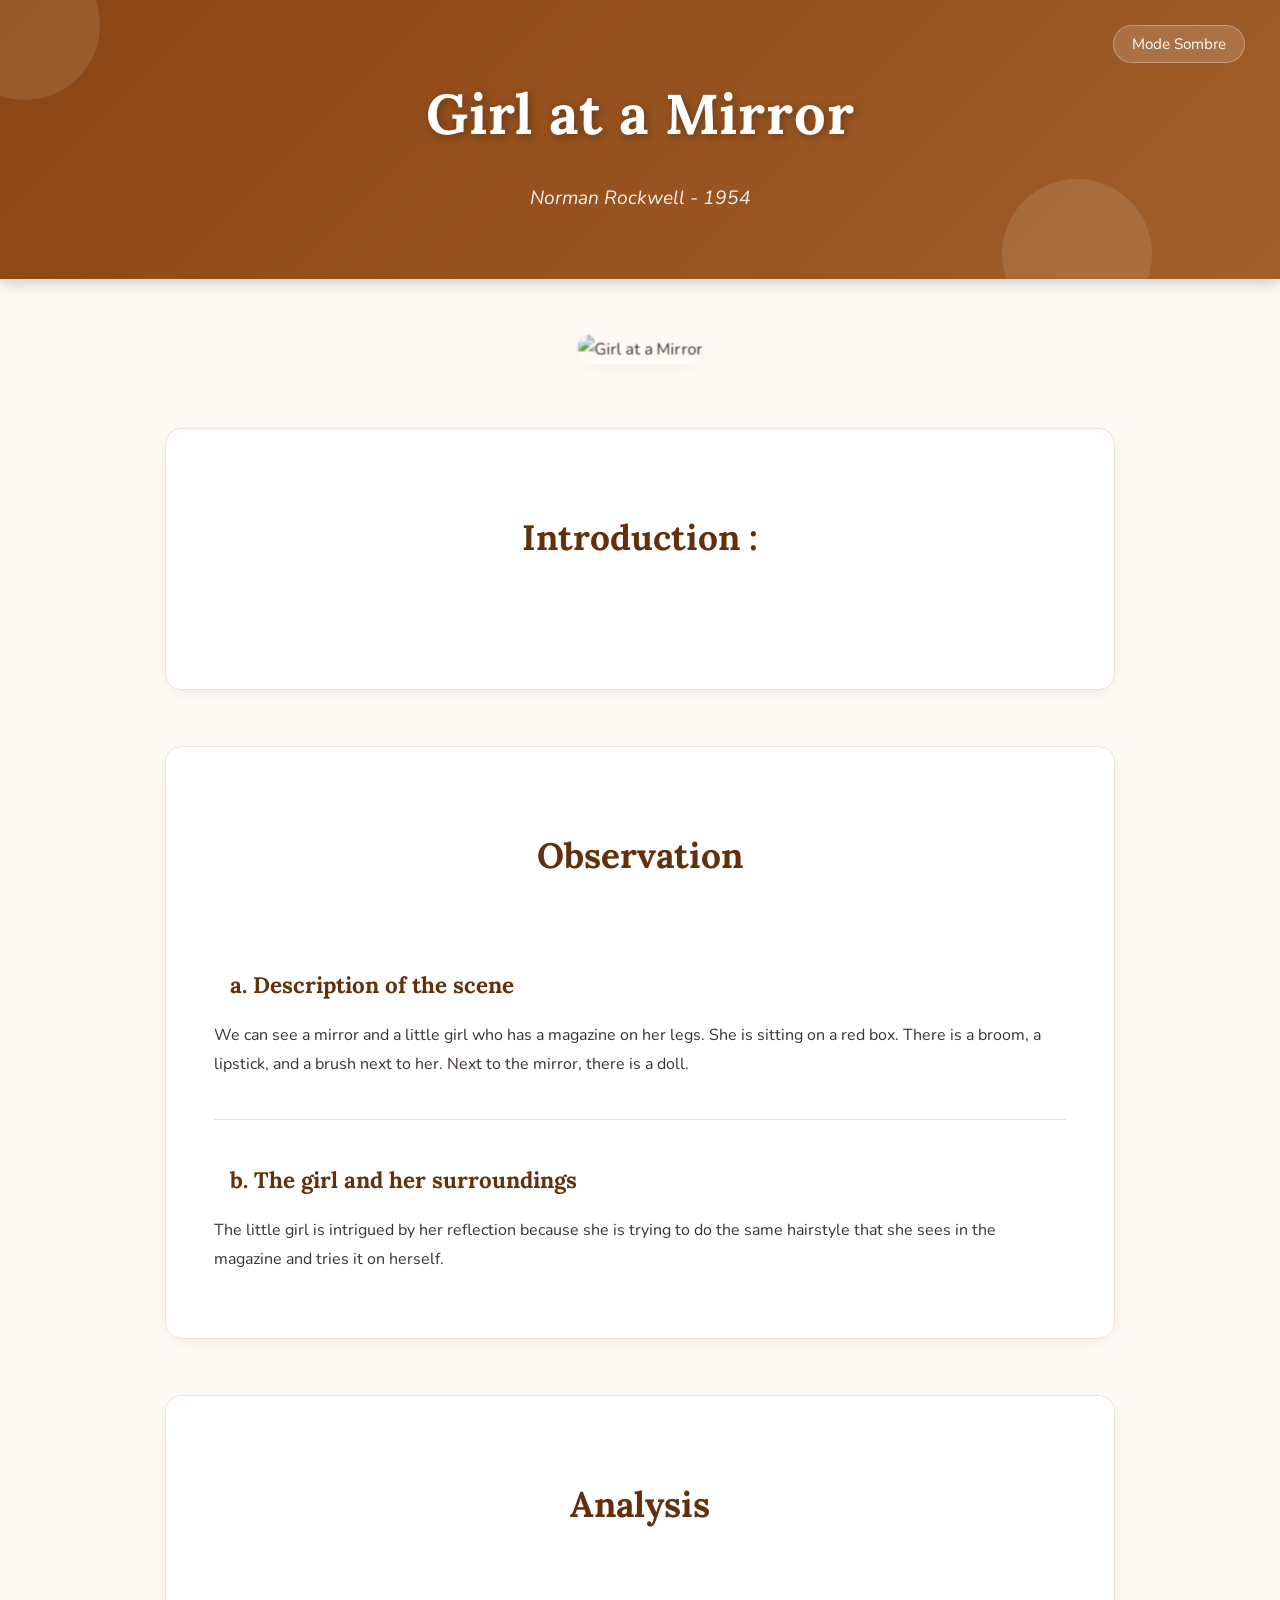
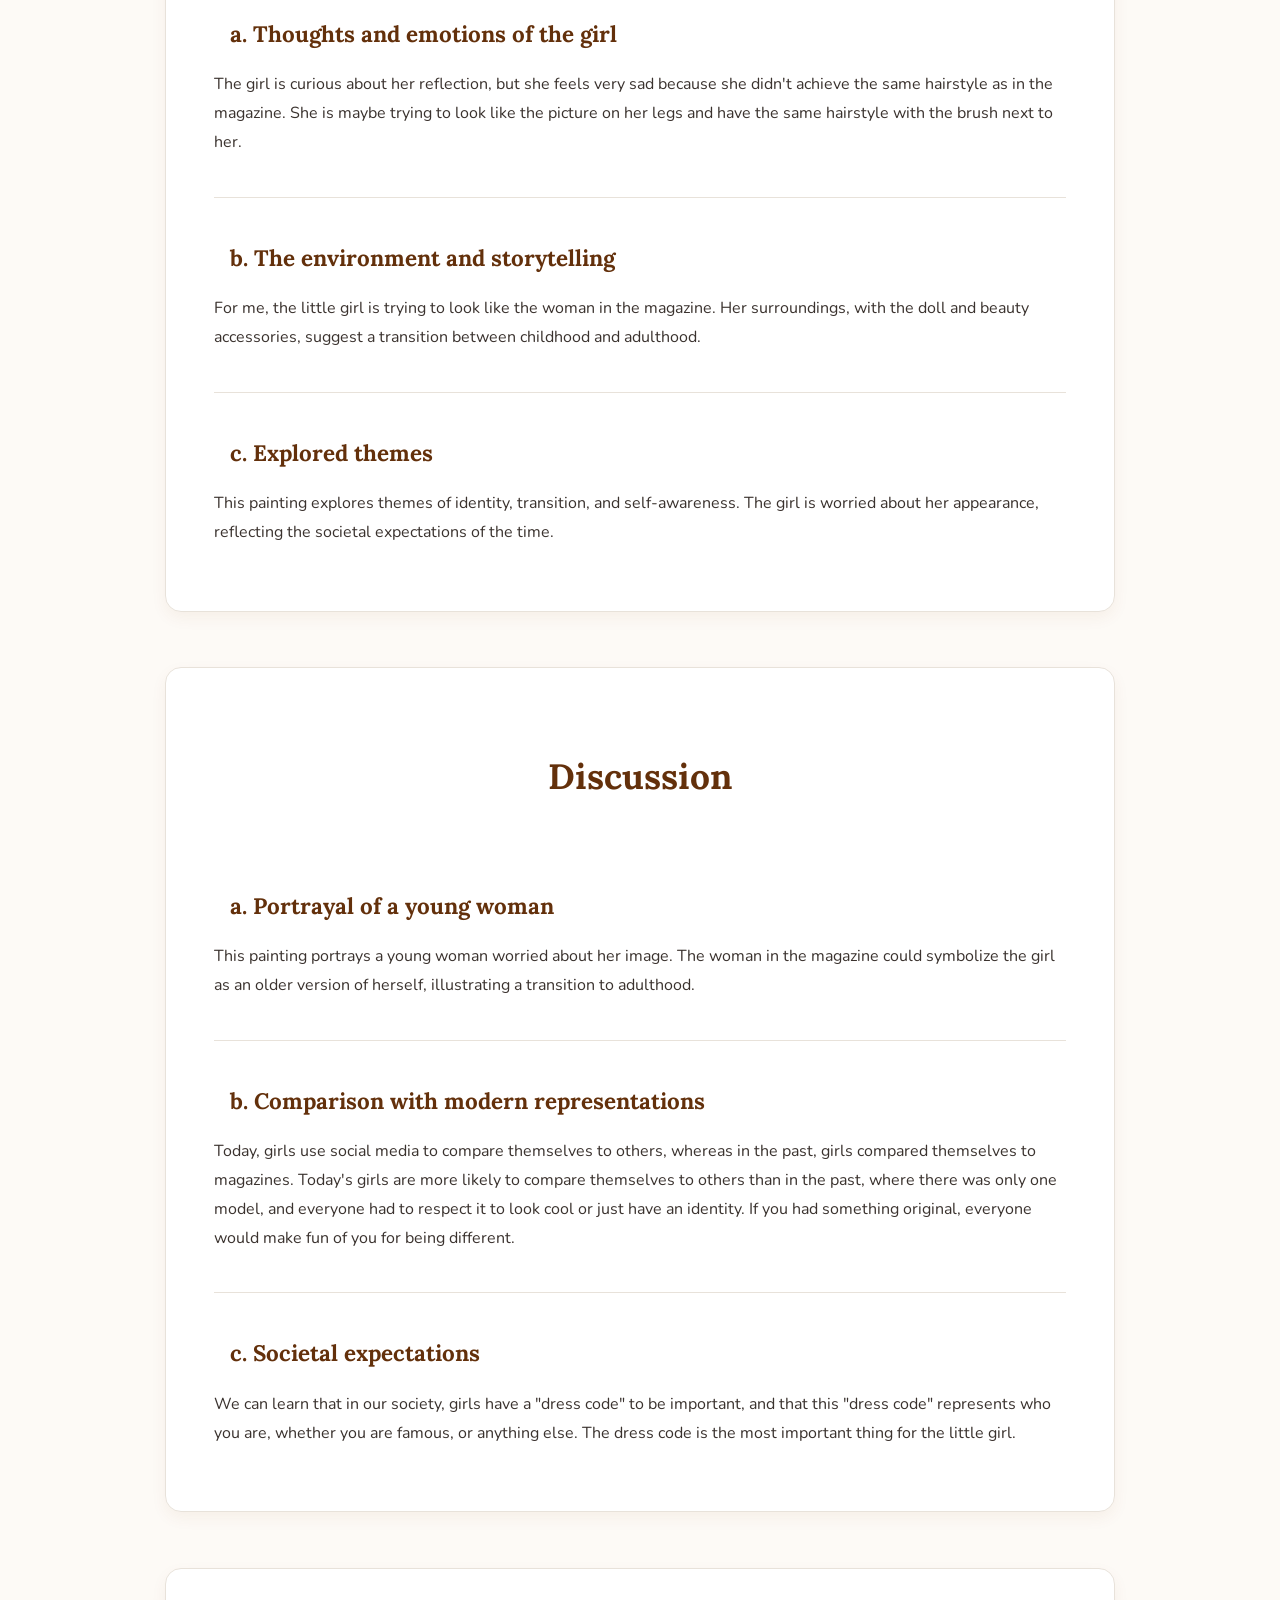
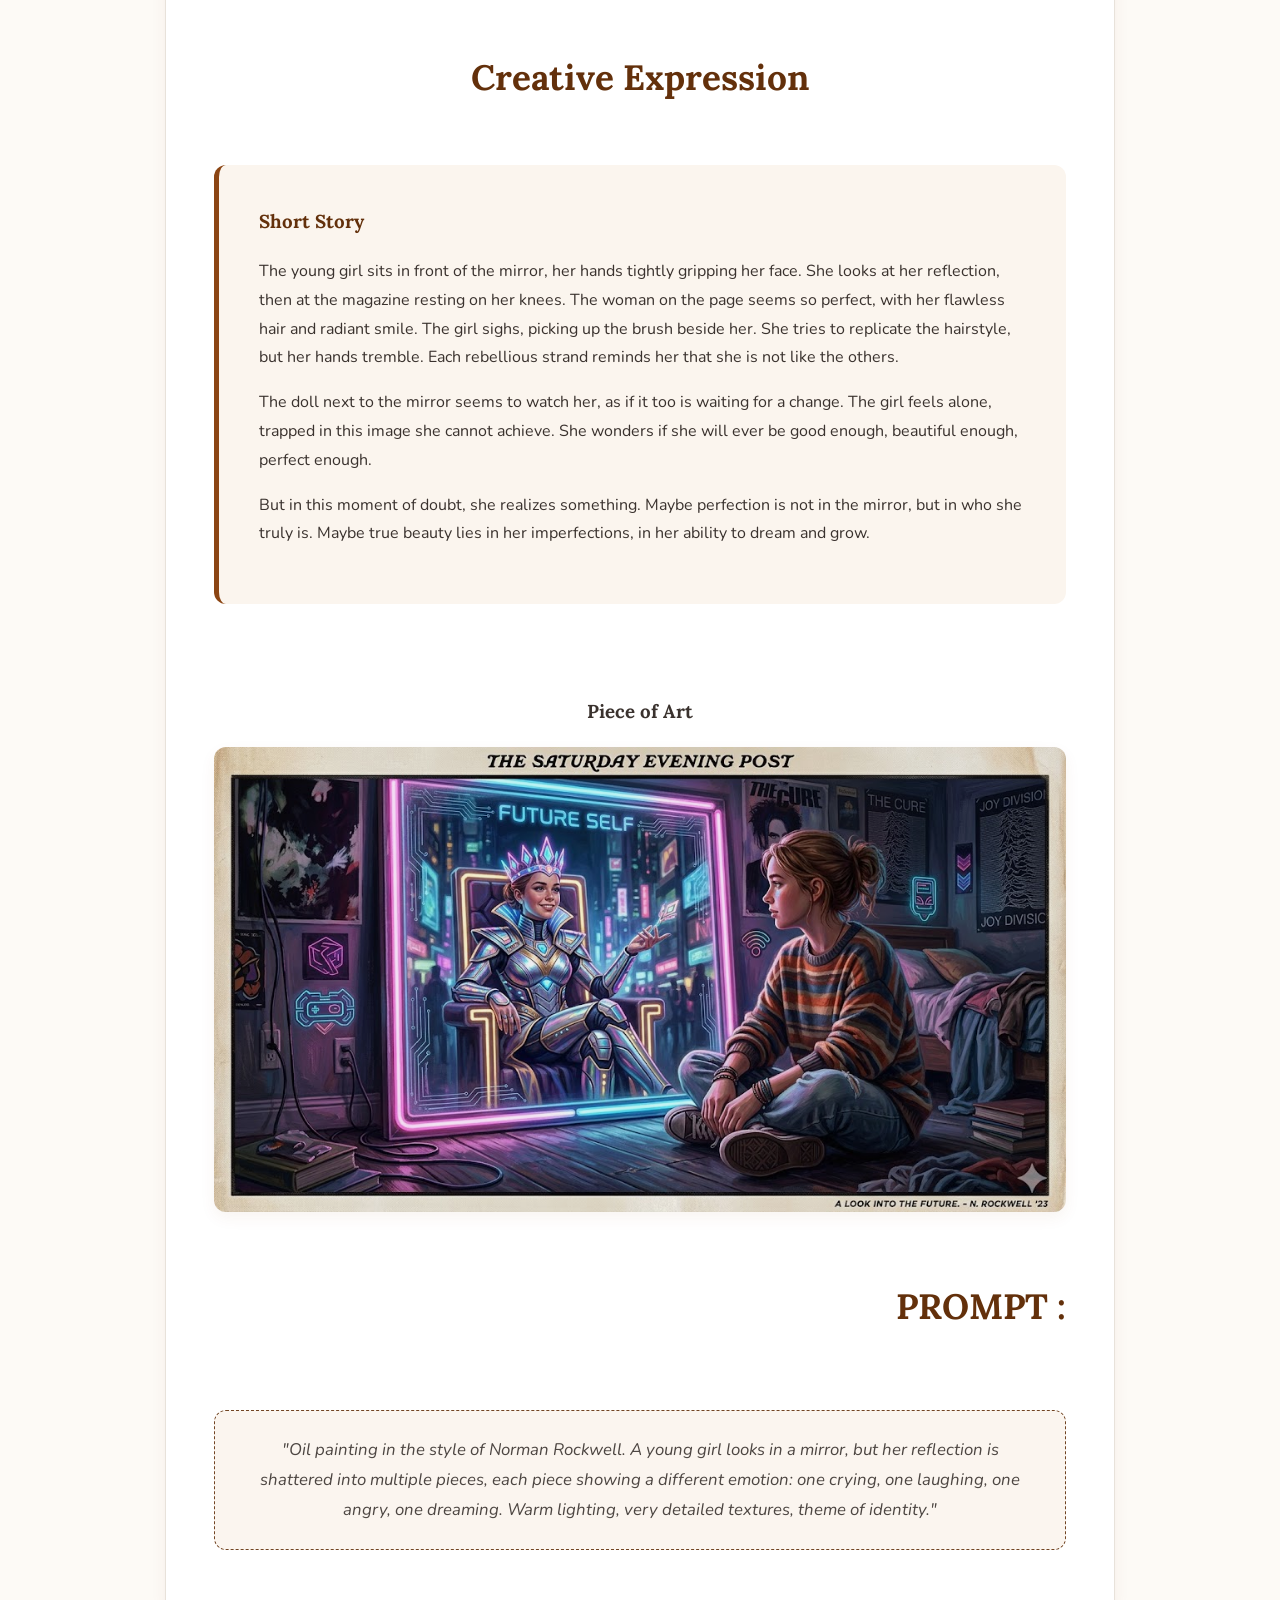
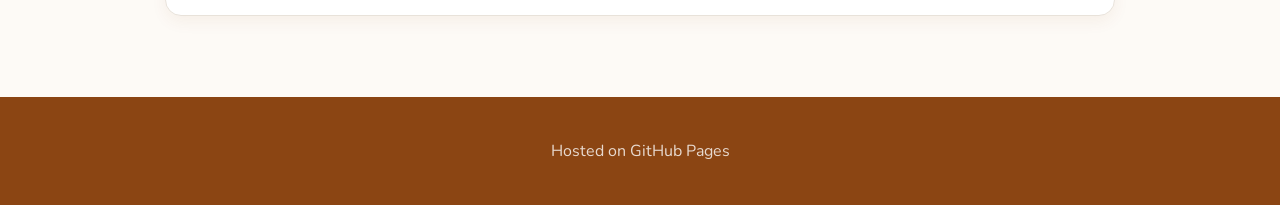
==== index.html @ 5837898c "Optimize and polish interface" ====
<!DOCTYPE html>
<html lang="en">
<head>
    <meta charset="UTF-8">
    <meta name="viewport" content="width=device-width, initial-scale=1.0">
    <meta name="description" content="Une analyse de l'œuvre Girl at a Mirror de Norman Rockwell.">
    <title>Girl at a Mirror - Norman Rockwell</title>
    <!-- Elegant Google Fonts -->
    <link rel="preconnect" href="https://fonts.googleapis.com">
    <link rel="preconnect" href="https://fonts.gstatic.com" crossorigin>
    <link href="https://fonts.googleapis.com/css2?family=Lora:ital,wght@0,400;0,600;1,400&family=Nunito:wght@400;600&display=swap" rel="stylesheet">
    <link rel="stylesheet" href="style.css">
</head>
<body>
    <header>
        <h1>Girl at a Mirror</h1>
        <p>Norman Rockwell - 1954</p>
        <button id="theme-toggle">Mode Sombre</button>
    </header>

    <main>
        <section class="hero">
            <div class="image-wrapper" id="tilt-wrapper">
                <img src="https://www.dailyartmagazine.com/wp-content/uploads/2018/05/Norman-Rockwell-Girl-at-Mirror-1954-1.jpg" alt="Girl at a Mirror" class="main-image" fetchpriority="high">
            </div>
        </section>

        <section class="introduction">
            <h2>Introduction :</h2>
            <p> </p>
        </section>

        <section class="observation">
            <h2>Observation</h2>
            <div class="observation-item">
                <h3>a. Description of the scene</h3>
                <p>
                    We can see a mirror and a little girl who has a magazine on her legs. She is sitting on a red box. There is a broom, a lipstick, and a brush next to her. Next to the mirror, there is a doll.
                </p>
            </div>
            <div class="observation-item">
                <h3>b. The girl and her surroundings</h3>
                <p>
                    The little girl is intrigued by her reflection because she is trying to do the same hairstyle that she sees in the magazine and tries it on herself.
                </p>
            </div>
        </section>

        <section class="analysis">
            <h2>Analysis</h2>
            <div class="analysis-item">
                <h3>a. Thoughts and emotions of the girl</h3>
                <p>
                    The girl is curious about her reflection, but she feels very sad because she didn't achieve the same hairstyle as in the magazine. She is maybe trying to look like the picture on her legs and have the same hairstyle with the brush next to her.
                </p>
            </div>
            <div class="analysis-item">
                <h3>b. The environment and storytelling</h3>
                <p>
                    For me, the little girl is trying to look like the woman in the magazine. Her surroundings, with the doll and beauty accessories, suggest a transition between childhood and adulthood.
                </p>
            </div>
            <div class="analysis-item">
                <h3>c. Explored themes</h3>
                <p>
                    This painting explores themes of identity, transition, and self-awareness. The girl is worried about her appearance, reflecting the societal expectations of the time.
                </p>
            </div>
        </section>

        <section class="discussion">
            <h2>Discussion</h2>
            <div class="discussion-item">
                <h3>a. Portrayal of a young woman</h3>
                <p>
                    This painting portrays a young woman worried about her image. The woman in the magazine could symbolize the girl as an older version of herself, illustrating a transition to adulthood.
                </p>
            </div>
            <div class="discussion-item">
                <h3>b. Comparison with modern representations</h3>
                <p>
                    Today, girls use social media to compare themselves to others, whereas in the past, girls compared themselves to magazines. Today's girls are more likely to compare themselves to others than in the past, where there was only one model, and everyone had to respect it to look cool or just have an identity. If you had something original, everyone would make fun of you for being different.
                </p>
            </div>
            <div class="discussion-item">
                <h3>c. Societal expectations</h3>
                <p>
                    We can learn that in our society, girls have a "dress code" to be important, and that this "dress code" represents who you are, whether you are famous, or anything else. The dress code is the most important thing for the little girl.
                </p>
            </div>
        </section>

        <section class="creative-expression">
            <h2>Creative Expression</h2>
            <div class="story">
                <h3>Short Story</h3>
                <p>
                    The young girl sits in front of the mirror, her hands tightly gripping her face. She looks at her reflection, then at the magazine resting on her knees. The woman on the page seems so perfect, with her flawless hair and radiant smile. The girl sighs, picking up the brush beside her. She tries to replicate the hairstyle, but her hands tremble. Each rebellious strand reminds her that she is not like the others.
                </p>
                <p>
                    The doll next to the mirror seems to watch her, as if it too is waiting for a change. The girl feels alone, trapped in this image she cannot achieve. She wonders if she will ever be good enough, beautiful enough, perfect enough.
                </p>
                <p>
                    But in this moment of doubt, she realizes something. Maybe perfection is not in the mirror, but in who she truly is. Maybe true beauty lies in her imperfections, in her ability to dream and grow.
                </p>
            </div>

            <div class="artwork">
                <h3>Piece of Art</h3>
                <img src="fin prompt.jpg" alt="Shattered Reflection" class="artwork-image" loading="lazy">
                <h2>PROMPT :</h2>
                <p class="prompt">
                    "Oil painting in the style of Norman Rockwell. A young girl looks in a mirror, but her reflection is shattered into multiple pieces, each piece showing a different emotion: one crying, one laughing, one angry, one dreaming. Warm lighting, very detailed textures, theme of identity."
                </p>
            </div>
        </section>
    </main>

    <footer>
        <p>Hosted on GitHub Pages</p>
    </footer>

    <script src="script.js" defer></script>
</body>
</html>
---- style.css ----
/* Custom variables for theme management */
:root {
    --bg-color: #fdfaf6; 
    --text-color: #3a322e;
    --header-bg: #8b4513; 
    --header-bg-gradient: linear-gradient(135deg, #8b4513, #a25f2a, #63300b);
    --header-text: #ffffff;
    --section-bg: #ffffff;
    --heading-color: #63300b; 
    --border-color: #e8e2da;
    --story-bg: #fbf5ee; 
    --shadow: 0 6px 16px rgba(139, 69, 19, 0.06); 
    --shadow-hover: 0 15px 35px rgba(139, 69, 19, 0.15);
    --accent-glow: rgba(139, 69, 19, 0.4);
}

[data-theme="dark"] {
    --bg-color: #1a1614;
    --text-color: #e6dfd8;
    --header-bg: #301908;
    --header-bg-gradient: linear-gradient(135deg, #301908, #4a2912, #1f0f04);
    --header-text: #f0e6d2;
    --section-bg: #241e1a;
    --heading-color: #d8b794;
    --border-color: #3b322a;
    --story-bg: #2b231d;
    --shadow: 0 8px 20px rgba(0, 0, 0, 0.4);
    --shadow-hover: 0 15px 35px rgba(216, 183, 148, 0.15);
    --accent-glow: rgba(216, 183, 148, 0.2);
}

/* Base Styles */
body {
    font-family: 'Nunito', 'Arial', sans-serif;
    line-height: 1.8;
    margin: 0;
    padding: 0;
    background-color: var(--bg-color);
    color: var(--text-color);
    transition: background-color 0.4s ease, color 0.4s ease;
    overflow-x: hidden;
}

/* Custom Scrollbar */
::-webkit-scrollbar {
    width: 10px;
}
::-webkit-scrollbar-track {
    background: var(--bg-color);
}
::-webkit-scrollbar-thumb {
    background: var(--header-bg);
    border-radius: 5px;
}
::-webkit-scrollbar-thumb:hover {
    background: var(--heading-color);
}

h1, h2, h3 {
    font-family: 'Lora', serif;
}

header {
    background: var(--header-bg-gradient);
    background-size: 200% 200%;
    animation: gradientShift 10s ease infinite;
    color: var(--header-text);
    text-align: center;
    padding: 4rem 1rem;
    box-shadow: 0 4px 15px rgba(0,0,0,0.2);
    position: relative;
    overflow: hidden;
}

/* Glassmorphism particles in header */
header::before, header::after {
    content: '';
    position: absolute;
    width: 150px;
    height: 150px;
    background: rgba(255, 255, 255, 0.1);
    border-radius: 50%;
    animation: floatingParticles 8s infinite ease-in-out alternate;
    pointer-events: none;
}

header::before {
    top: -50px;
    left: -50px;
}

header::after {
    bottom: -50px;
    right: 10%;
    animation-delay: -4s;
}

@keyframes gradientShift {
    0% { background-position: 0% 50%; }
    50% { background-position: 100% 50%; }
    100% { background-position: 0% 50%; }
}

@keyframes floatingParticles {
    0% { transform: translateY(0) scale(1); opacity: 0.5; }
    100% { transform: translateY(30px) scale(1.2); opacity: 0.8; }
}

header h1 {
    margin: 0;
    font-size: 3.5rem;
    letter-spacing: 1px;
    text-shadow: 2px 2px 8px rgba(0,0,0,0.3);
    position: relative;
    z-index: 1;
}

header p {
    margin: 1rem 0 0;
    font-style: italic;
    opacity: 0.9;
    font-size: 1.2rem;
    position: relative;
    z-index: 1;
}

#theme-toggle {
    position: absolute;
    top: 25px;
    right: 35px;
    background: rgba(255,255,255,0.15);
    border: 1px solid rgba(255,255,255,0.3);
    color: white;
    padding: 8px 18px;
    border-radius: 20px;
    cursor: pointer;
    font-family: 'Nunito', sans-serif;
    font-size: 0.95rem;
    transition: all 0.3s cubic-bezier(0.25, 0.8, 0.25, 1);
    backdrop-filter: blur(5px);
    z-index: 10;
}

#theme-toggle:hover {
    background: rgba(255,255,255,0.3);
    border-color: white;
    transform: scale(1.05);
    box-shadow: 0 0 15px rgba(255,255,255,0.2);
}

main {
    max-width: 950px;
    margin: 3.5rem auto;
    padding: 0 2rem;
}

.hero {
    text-align: center;
    margin-bottom: 4rem;
    background: none;
    box-shadow: none;
    padding: 0;
    border: none;
    perspective: 1000px;
}

.image-wrapper {
    display: inline-block;
    border-radius: 12px;
    position: relative;
    transform-style: preserve-3d;
    will-change: transform;
}

.main-image {
    max-width: 100%;
    height: auto;
    border-radius: 12px;
    box-shadow: var(--shadow);
    display: block;
    transform: translateZ(20px);
}

section:not(.hero) {
    background-color: var(--section-bg);
    padding: 3rem;
    border-radius: 16px;
    box-shadow: var(--shadow);
    margin-bottom: 3.5rem;
    border: 1px solid var(--border-color);
    transition: all 0.4s cubic-bezier(0.25, 0.8, 0.25, 1);
    position: relative;
    overflow: hidden;
}

section:not(.hero):hover {
    transform: translateY(-5px);
    box-shadow: var(--shadow-hover);
    border-color: var(--heading-color);
}

/* Subtle glowing accent line on top of sections */
section:not(.hero)::before {
    content: '';
    position: absolute;
    top: 0;
    left: 0;
    width: 100%;
    height: 4px;
    background: var(--header-bg-gradient);
    opacity: 0;
    transition: opacity 0.4s ease;
}

section:not(.hero):hover::before {
    opacity: 1;
}

section h2 {
    text-align: center;
    color: var(--heading-color);
    margin-bottom: 2.5rem;
    font-size: 2.2rem;
    position: relative;
    display: inline-block;
    left: 50%;
    transform: translateX(-50%);
}

section h2::after {
    content: '';
    display: block;
    width: 0;
    height: 3px;
    background-color: var(--heading-color);
    margin: 12px auto 0;
    border-radius: 3px;
    transition: width 0.5s ease;
}

section:hover h2::after {
    width: 60px;
}

.observation-item, .analysis-item, .discussion-item {
    margin-bottom: 2.5rem;
    padding-bottom: 1.5rem;
    border-bottom: 1px solid var(--border-color);
    transition: transform 0.3s ease;
}

.observation-item:hover, .analysis-item:hover, .discussion-item:hover {
    transform: translateX(10px);
}

.observation-item:last-child, .analysis-item:last-child, .discussion-item:last-child {
    border-bottom: none;
    margin-bottom: 0;
    padding-bottom: 0;
}

.observation-item h3, .analysis-item h3, .discussion-item h3 {
    color: var(--heading-color);
    margin-bottom: 1rem;
    font-size: 1.4rem;
    position: relative;
    padding-left: 1rem;
}

.observation-item h3::before, .analysis-item h3::before, .discussion-item h3::before {
    content: '✦';
    position: absolute;
    left: -15px;
    font-size: 1rem;
    top: 5px;
    opacity: 0;
    transition: all 0.3s ease;
    color: var(--heading-color);
}

.observation-item:hover h3::before, .analysis-item:hover h3::before, .discussion-item:hover h3::before {
    opacity: 1;
    left: -20px;
}

.story {
    margin-bottom: 3rem;
    padding: 2.5rem;
    background-color: var(--story-bg);
    border-radius: 12px;
    border-left: 5px solid var(--header-bg);
    position: relative;
    overflow: hidden;
}

/* Beautiful animated shimmer effect on the story text box */
.story::after {
    content: '';
    position: absolute;
    top: -50%;
    left: -50%;
    width: 200%;
    height: 200%;
    background: linear-gradient(
        to bottom right,
        rgba(255, 255, 255, 0) 0%,
        rgba(255, 255, 255, 0.1) 40%,
        rgba(255, 255, 255, 0.5) 50%,
        rgba(255, 255, 255, 0.1) 60%,
        rgba(255, 255, 255, 0) 100%
    );
    transform: rotate(30deg) translate(-100%, -100%);
    transition: transform 0.8s ease;
    pointer-events: none;
}
[data-theme="dark"] .story::after {
    background: linear-gradient(
        to bottom right,
        rgba(255, 255, 255, 0) 0%,
        rgba(255, 255, 255, 0.02) 40%,
        rgba(255, 255, 255, 0.1) 50%,
        rgba(255, 255, 255, 0.02) 60%,
        rgba(255, 255, 255, 0) 100%
    );
}

.story:hover::after {
    transform: rotate(30deg) translate(100%, 100%);
}

.story h3 {
    color: var(--heading-color);
    margin-top: 0;
}

.artwork {
    text-align: center;
    padding-top: 1.5rem;
    position: relative;
}

/* Shattered mirror glowing effect on hover */
.artwork-image {
    max-width: 100%;
    height: auto;
    border-radius: 12px;
    box-shadow: var(--shadow);
    margin-bottom: 1.5rem;
    transition: all 0.5s cubic-bezier(0.175, 0.885, 0.32, 1.275);
    filter: brightness(0.95);
}

.artwork-image:hover {
    transform: scale(1.05) rotate(1deg);
    box-shadow: 0 0 30px var(--accent-glow);
    filter: brightness(1.1) contrast(1.1);
}

.prompt {
    font-style: italic;
    color: var(--text-color);
    background-color: var(--story-bg);
    padding: 1.5rem 2rem;
    border-radius: 12px;
    border: 1px dashed var(--heading-color);
    margin-top: 1rem;
    opacity: 0.9;
    font-size: 1.05rem;
    transition: all 0.3s ease;
}

.prompt:hover {
    border-style: solid;
    box-shadow: inset 0 0 15px rgba(139, 69, 19, 0.05);
    transform: scale(1.02);
}

footer {
    text-align: center;
    padding: 2.5rem;
    background-color: var(--header-bg);
    color: var(--header-text);
    margin-top: 5rem;
    position: relative;
}

footer p {
    margin: 0;
    opacity: 0.8;
    transition: opacity 0.3s ease;
}

footer:hover p {
    opacity: 1;
}

/* Advanced Scroll Animations */
.scroll-reveal {
    opacity: 0;
    transform: translateY(40px) scale(0.98);
    transition: all 0.8s cubic-bezier(0.2, 0.8, 0.2, 1);
    will-change: transform, opacity;
}

.scroll-reveal.visible {
    opacity: 1;
    transform: translateY(0) scale(1);
}

@media (max-width: 768px) {
    main {
        padding: 0 1.5rem;
        margin: 2.5rem auto;
    }
    section:not(.hero) {
        padding: 2rem 1.5rem;
    }
    header h1 {
        font-size: 2.4rem;
    }
    .observation-item:hover, .analysis-item:hover, .discussion-item:hover {
        transform: none;
    }
}
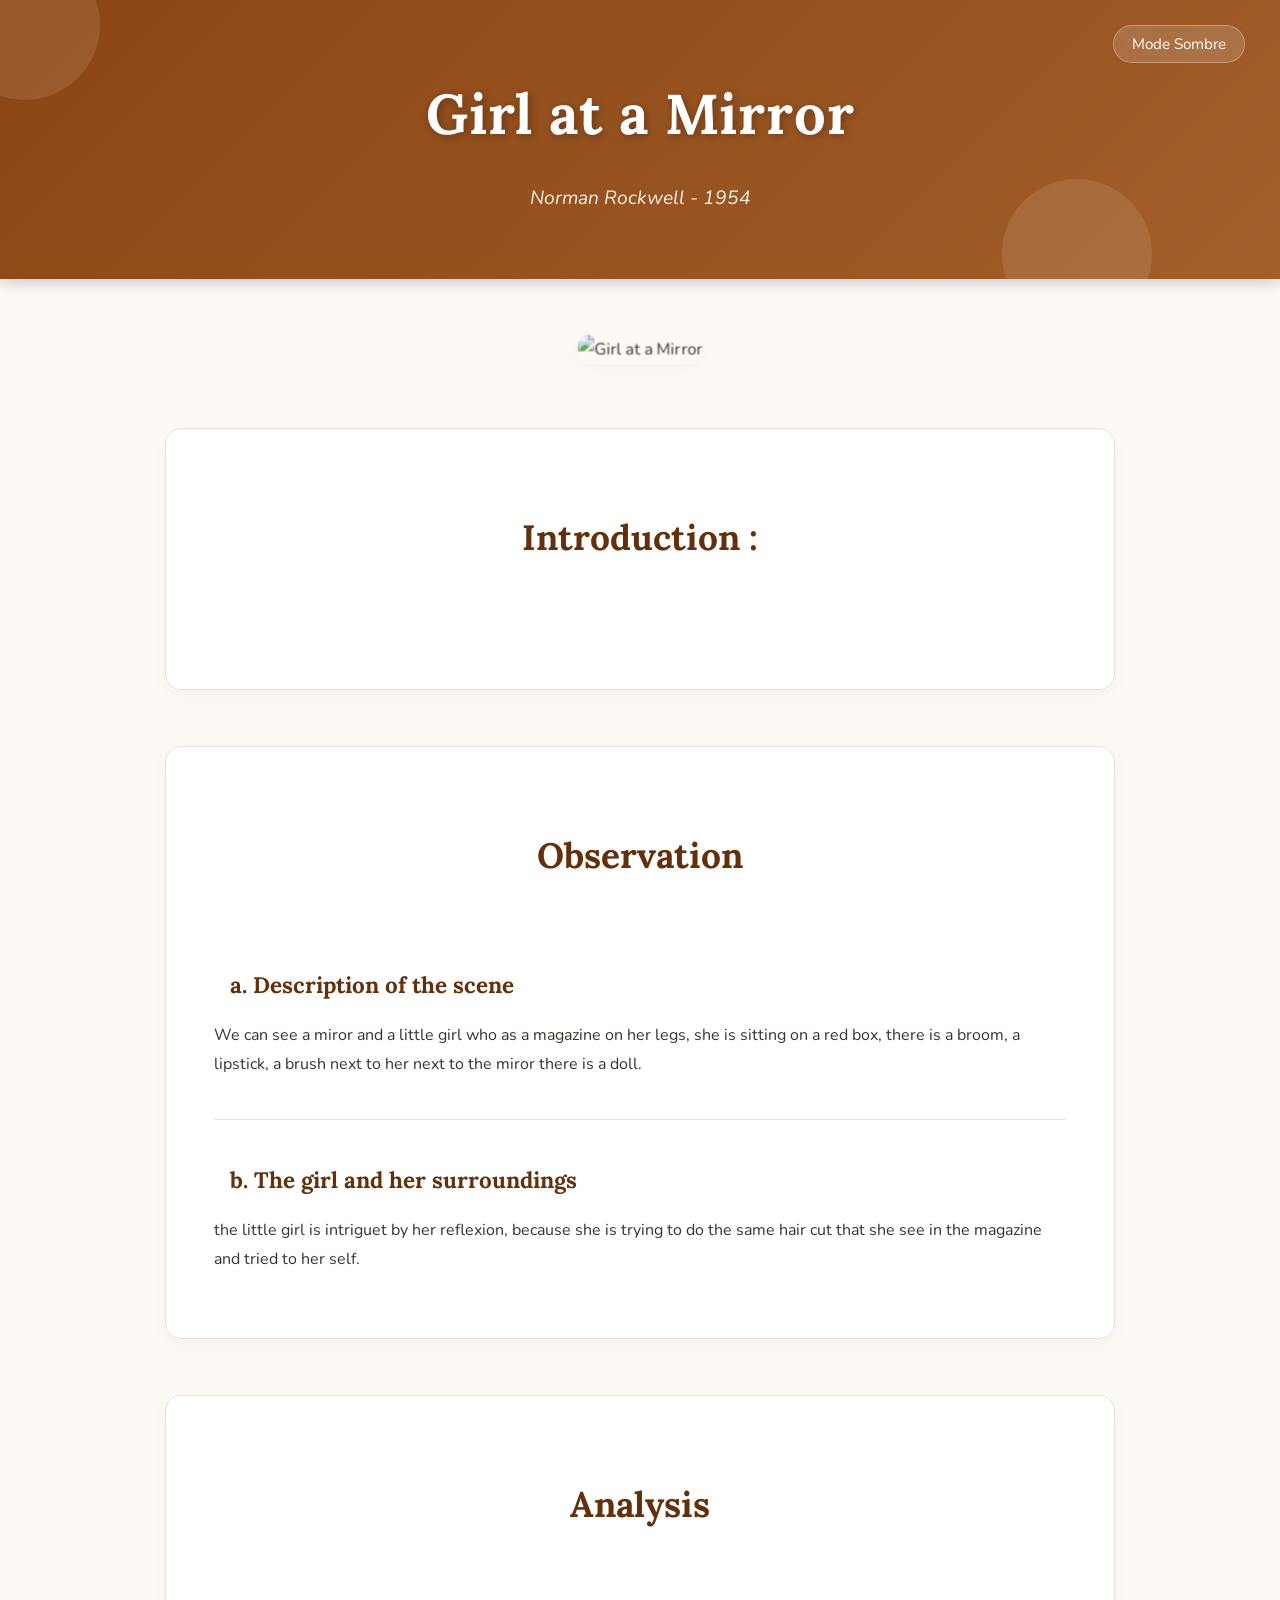
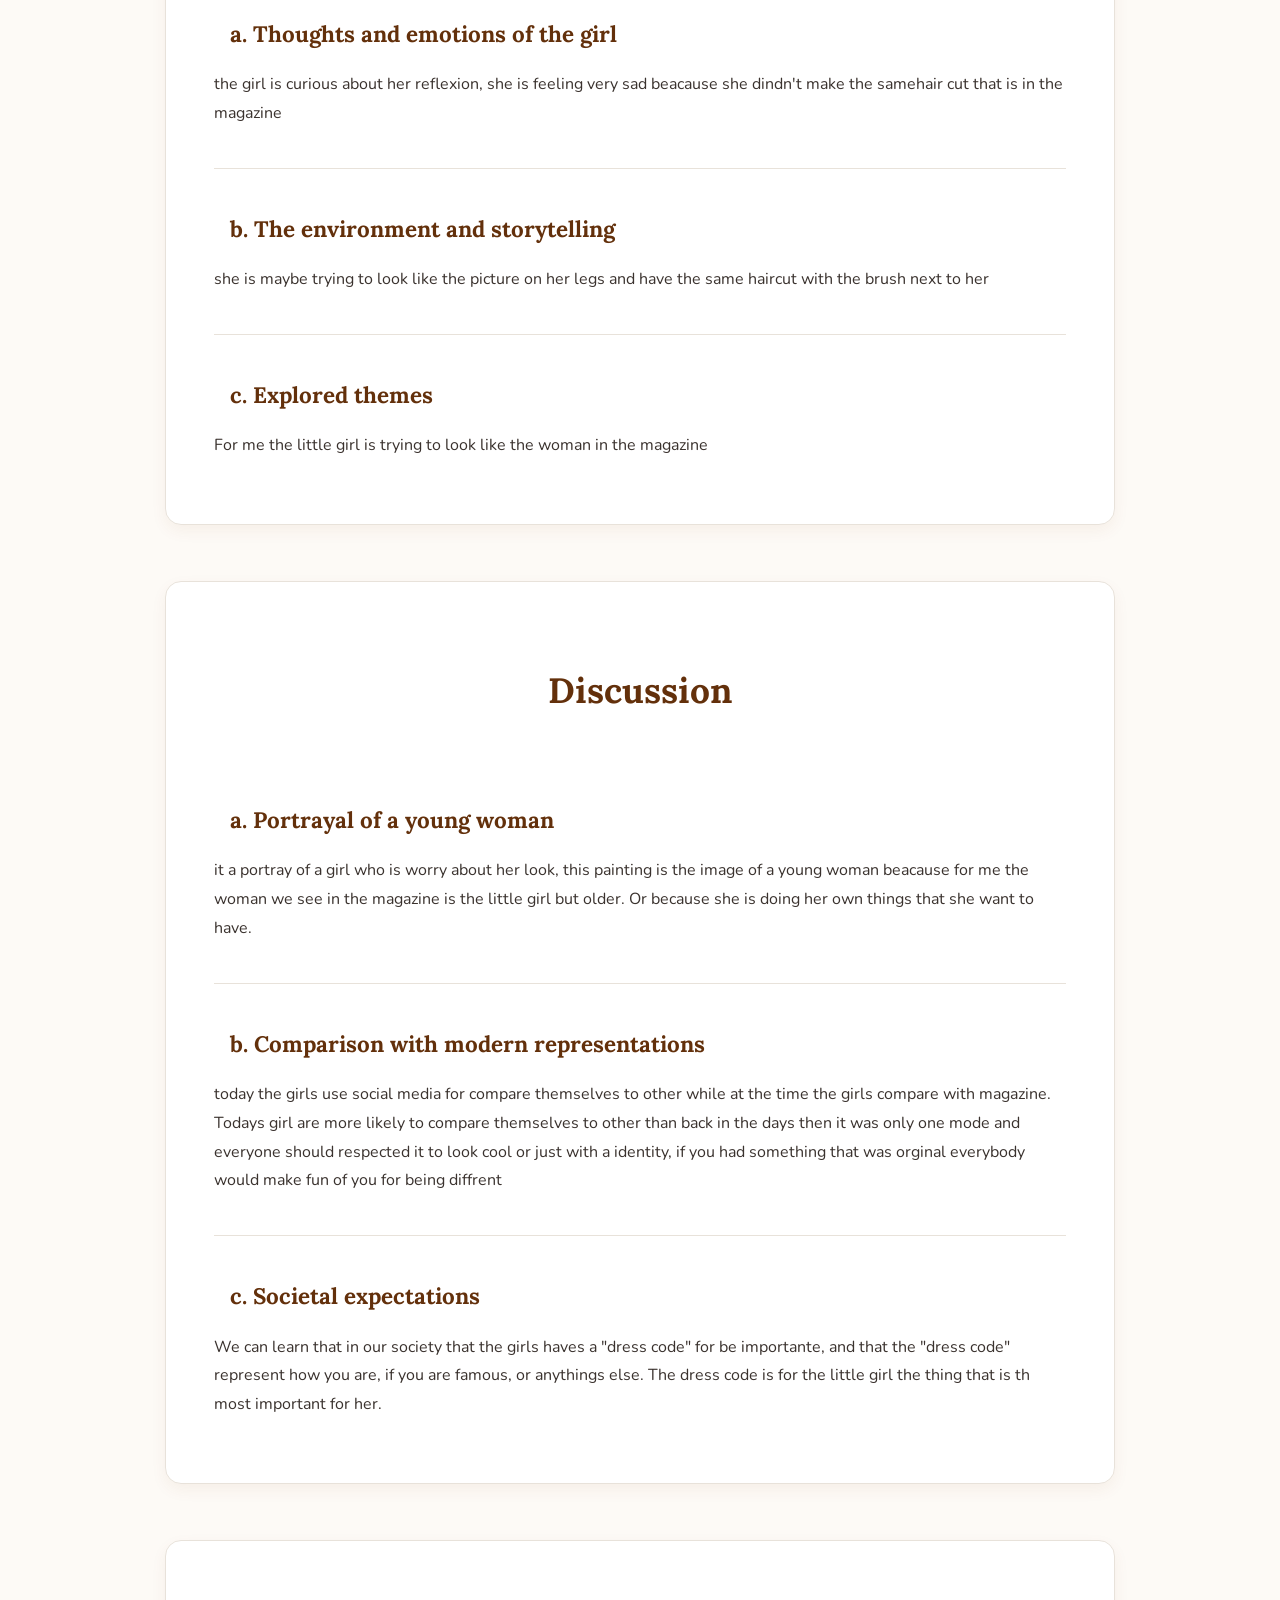
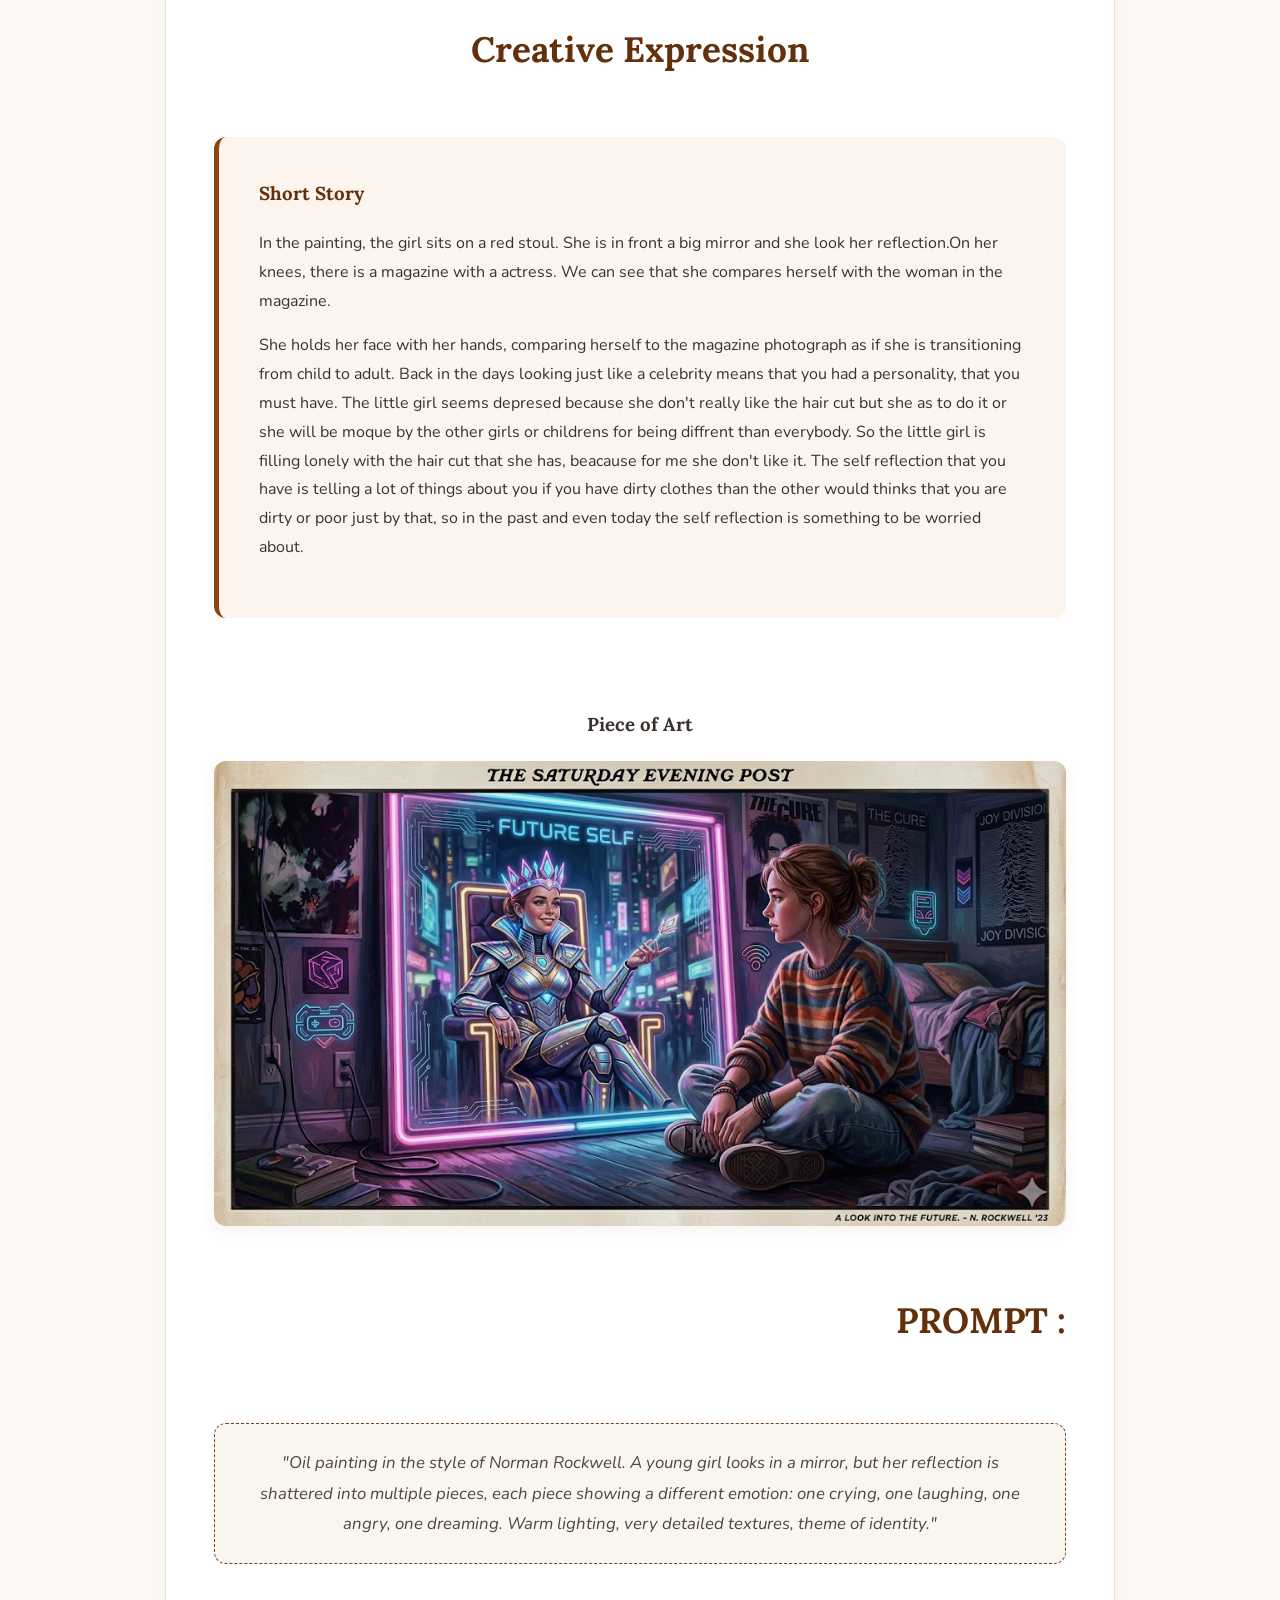
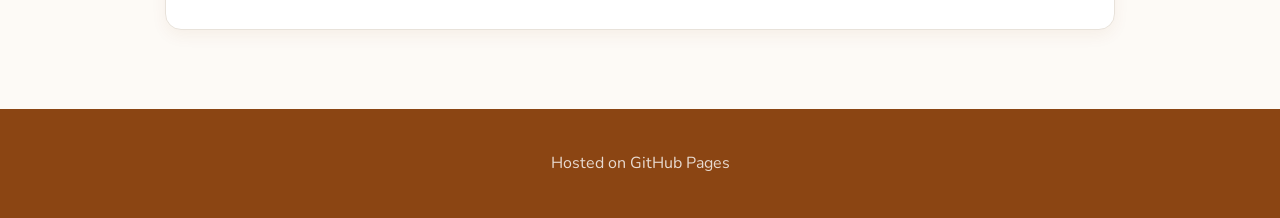
==== commit 9709bb7c: "Revert to original text and add mobile touch support for animations" ====
--- a/index.html
+++ b/index.html
@@ -1,5 +1,6 @@
 <!DOCTYPE html>
 <html lang="en">
+
 <head>
     <meta charset="UTF-8">
     <meta name="viewport" content="width=device-width, initial-scale=1.0">
@@ -8,9 +9,12 @@
     <!-- Elegant Google Fonts -->
     <link rel="preconnect" href="https://fonts.googleapis.com">
     <link rel="preconnect" href="https://fonts.gstatic.com" crossorigin>
-    <link href="https://fonts.googleapis.com/css2?family=Lora:ital,wght@0,400;0,600;1,400&family=Nunito:wght@400;600&display=swap" rel="stylesheet">
+    <link
+        href="https://fonts.googleapis.com/css2?family=Lora:ital,wght@0,400;0,600;1,400&family=Nunito:wght@400;600&display=swap"
+        rel="stylesheet">
     <link rel="stylesheet" href="style.css">
 </head>
+
 <body>
     <header>
         <h1>Girl at a Mirror</h1>
@@ -21,7 +25,8 @@
     <main>
         <section class="hero">
             <div class="image-wrapper" id="tilt-wrapper">
-                <img src="https://www.dailyartmagazine.com/wp-content/uploads/2018/05/Norman-Rockwell-Girl-at-Mirror-1954-1.jpg" alt="Girl at a Mirror" class="main-image" fetchpriority="high">
+                <img src="https://www.dailyartmagazine.com/wp-content/uploads/2018/05/Norman-Rockwell-Girl-at-Mirror-1954-1.jpg"
+                    alt="Girl at a Mirror" class="main-image" fetchpriority="high">
             </div>
         </section>
 
@@ -35,13 +40,15 @@
             <div class="observation-item">
                 <h3>a. Description of the scene</h3>
                 <p>
-                    We can see a mirror and a little girl who has a magazine on her legs. She is sitting on a red box. There is a broom, a lipstick, and a brush next to her. Next to the mirror, there is a doll.
+                    We can see a miror and a little girl who as a magazine on her legs, she is sitting on a red box,
+                    there is a broom, a lipstick, a brush next to her next to the miror there is a doll.
                 </p>
             </div>
             <div class="observation-item">
                 <h3>b. The girl and her surroundings</h3>
                 <p>
-                    The little girl is intrigued by her reflection because she is trying to do the same hairstyle that she sees in the magazine and tries it on herself.
+                    the little girl is intriguet by her reflexion, because she is trying to do the same hair cut that
+                    she see in the magazine and tried to her self.
                 </p>
             </div>
         </section>
@@ -51,19 +58,21 @@
             <div class="analysis-item">
                 <h3>a. Thoughts and emotions of the girl</h3>
                 <p>
-                    The girl is curious about her reflection, but she feels very sad because she didn't achieve the same hairstyle as in the magazine. She is maybe trying to look like the picture on her legs and have the same hairstyle with the brush next to her.
+                    the girl is curious about her reflexion, she is feeling very sad beacause she dindn't make the
+                    samehair cut that is in the magazine
                 </p>
             </div>
             <div class="analysis-item">
                 <h3>b. The environment and storytelling</h3>
                 <p>
-                    For me, the little girl is trying to look like the woman in the magazine. Her surroundings, with the doll and beauty accessories, suggest a transition between childhood and adulthood.
+                    she is maybe trying to look like the picture on her legs and have the same haircut with the brush
+                    next to her
                 </p>
             </div>
             <div class="analysis-item">
                 <h3>c. Explored themes</h3>
                 <p>
-                    This painting explores themes of identity, transition, and self-awareness. The girl is worried about her appearance, reflecting the societal expectations of the time.
+                    For me the little girl is trying to look like the woman in the magazine
                 </p>
             </div>
         </section>
@@ -73,19 +82,26 @@
             <div class="discussion-item">
                 <h3>a. Portrayal of a young woman</h3>
                 <p>
-                    This painting portrays a young woman worried about her image. The woman in the magazine could symbolize the girl as an older version of herself, illustrating a transition to adulthood.
+                    it a portray of a girl who is worry about her look, this painting is the image of a young woman
+                    beacause for me the woman we see in the magazine is the little girl but older. Or because she is
+                    doing her own things that she want to have.
                 </p>
             </div>
             <div class="discussion-item">
                 <h3>b. Comparison with modern representations</h3>
                 <p>
-                    Today, girls use social media to compare themselves to others, whereas in the past, girls compared themselves to magazines. Today's girls are more likely to compare themselves to others than in the past, where there was only one model, and everyone had to respect it to look cool or just have an identity. If you had something original, everyone would make fun of you for being different.
+                    today the girls use social media for compare themselves to other while at the time the girls compare
+                    with magazine. Todays girl are more likely to compare themselves to other than back in the days then
+                    it was only one mode and everyone should respected it to look cool or just with a identity, if you
+                    had something that was orginal everybody would make fun of you for being diffrent
                 </p>
             </div>
             <div class="discussion-item">
                 <h3>c. Societal expectations</h3>
                 <p>
-                    We can learn that in our society, girls have a "dress code" to be important, and that this "dress code" represents who you are, whether you are famous, or anything else. The dress code is the most important thing for the little girl.
+                    We can learn that in our society that the girls haves a "dress code" for be importante, and that the
+                    "dress code" represent how you are, if you are famous, or anythings else. The dress code is for the
+                    little girl the thing that is th most important for her.
                 </p>
             </div>
         </section>
@@ -95,13 +111,20 @@
             <div class="story">
                 <h3>Short Story</h3>
                 <p>
-                    The young girl sits in front of the mirror, her hands tightly gripping her face. She looks at her reflection, then at the magazine resting on her knees. The woman on the page seems so perfect, with her flawless hair and radiant smile. The girl sighs, picking up the brush beside her. She tries to replicate the hairstyle, but her hands tremble. Each rebellious strand reminds her that she is not like the others.
+                    In the painting, the girl sits on a red stoul. She is in front a big mirror and she look her
+                    reflection.On her knees, there is a magazine with a actress. We can see that she compares herself
+                    with the woman in the magazine.
                 </p>
+
                 <p>
-                    The doll next to the mirror seems to watch her, as if it too is waiting for a change. The girl feels alone, trapped in this image she cannot achieve. She wonders if she will ever be good enough, beautiful enough, perfect enough.
-                </p>
-                <p>
-                    But in this moment of doubt, she realizes something. Maybe perfection is not in the mirror, but in who she truly is. Maybe true beauty lies in her imperfections, in her ability to dream and grow.
+                    She holds her face with her hands, comparing herself to the magazine photograph as if she is
+                    transitioning from child to adult. Back in the days looking just like a celebrity means that you had
+                    a personality, that you must have. The little girl seems depresed because she don't really like the
+                    hair cut but she as to do it or she will be moque by the other girls or childrens for being diffrent
+                    than everybody. So the little girl is filling lonely with the hair cut that she has, beacause for me
+                    she don't like it. The self reflection that you have is telling a lot of things about you if you
+                    have dirty clothes than the other would thinks that you are dirty or poor just by that, so in the
+                    past and even today the self reflection is something to be worried about.
                 </p>
             </div>
 
@@ -110,7 +133,9 @@
                 <img src="fin prompt.jpg" alt="Shattered Reflection" class="artwork-image" loading="lazy">
                 <h2>PROMPT :</h2>
                 <p class="prompt">
-                    "Oil painting in the style of Norman Rockwell. A young girl looks in a mirror, but her reflection is shattered into multiple pieces, each piece showing a different emotion: one crying, one laughing, one angry, one dreaming. Warm lighting, very detailed textures, theme of identity."
+                    "Oil painting in the style of Norman Rockwell. A young girl looks in a mirror, but her reflection is
+                    shattered into multiple pieces, each piece showing a different emotion: one crying, one laughing,
+                    one angry, one dreaming. Warm lighting, very detailed textures, theme of identity."
                 </p>
             </div>
         </section>
@@ -122,4 +147,5 @@
 
     <script src="script.js" defer></script>
 </body>
+
 </html>
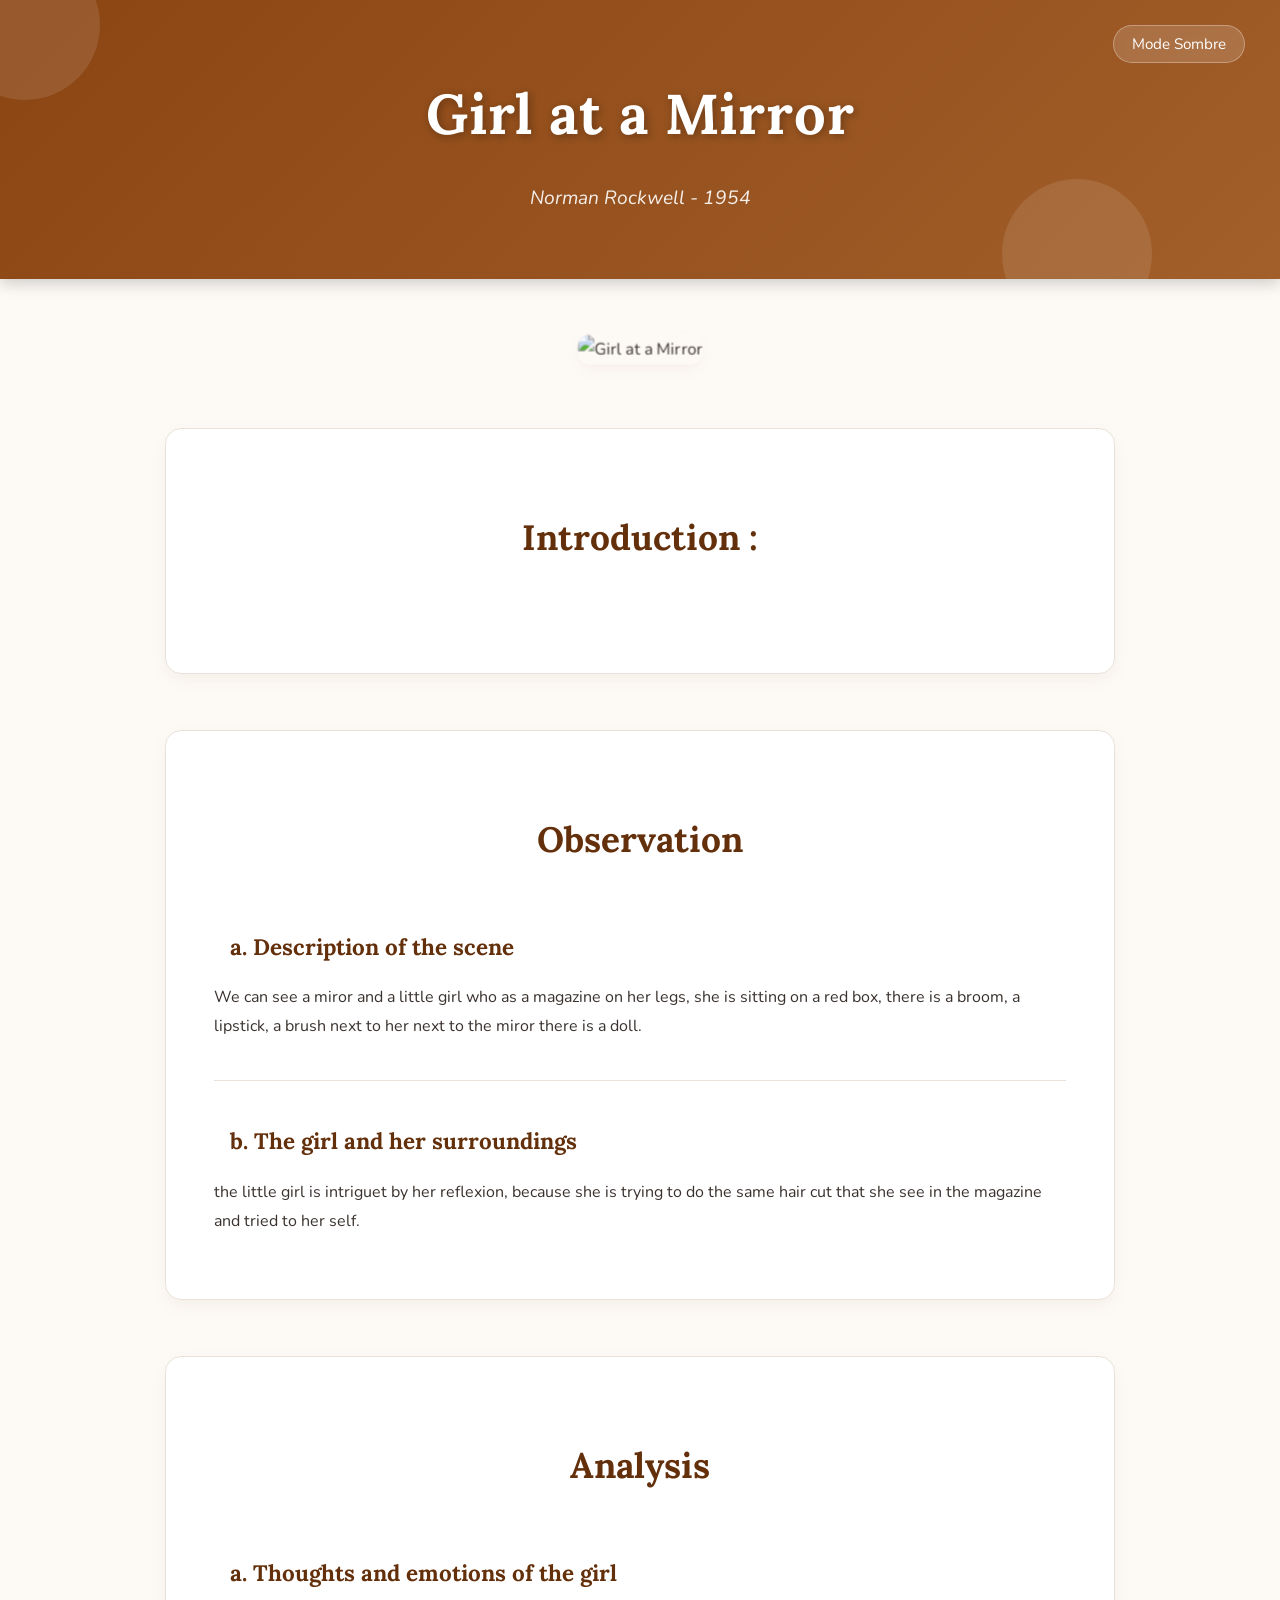
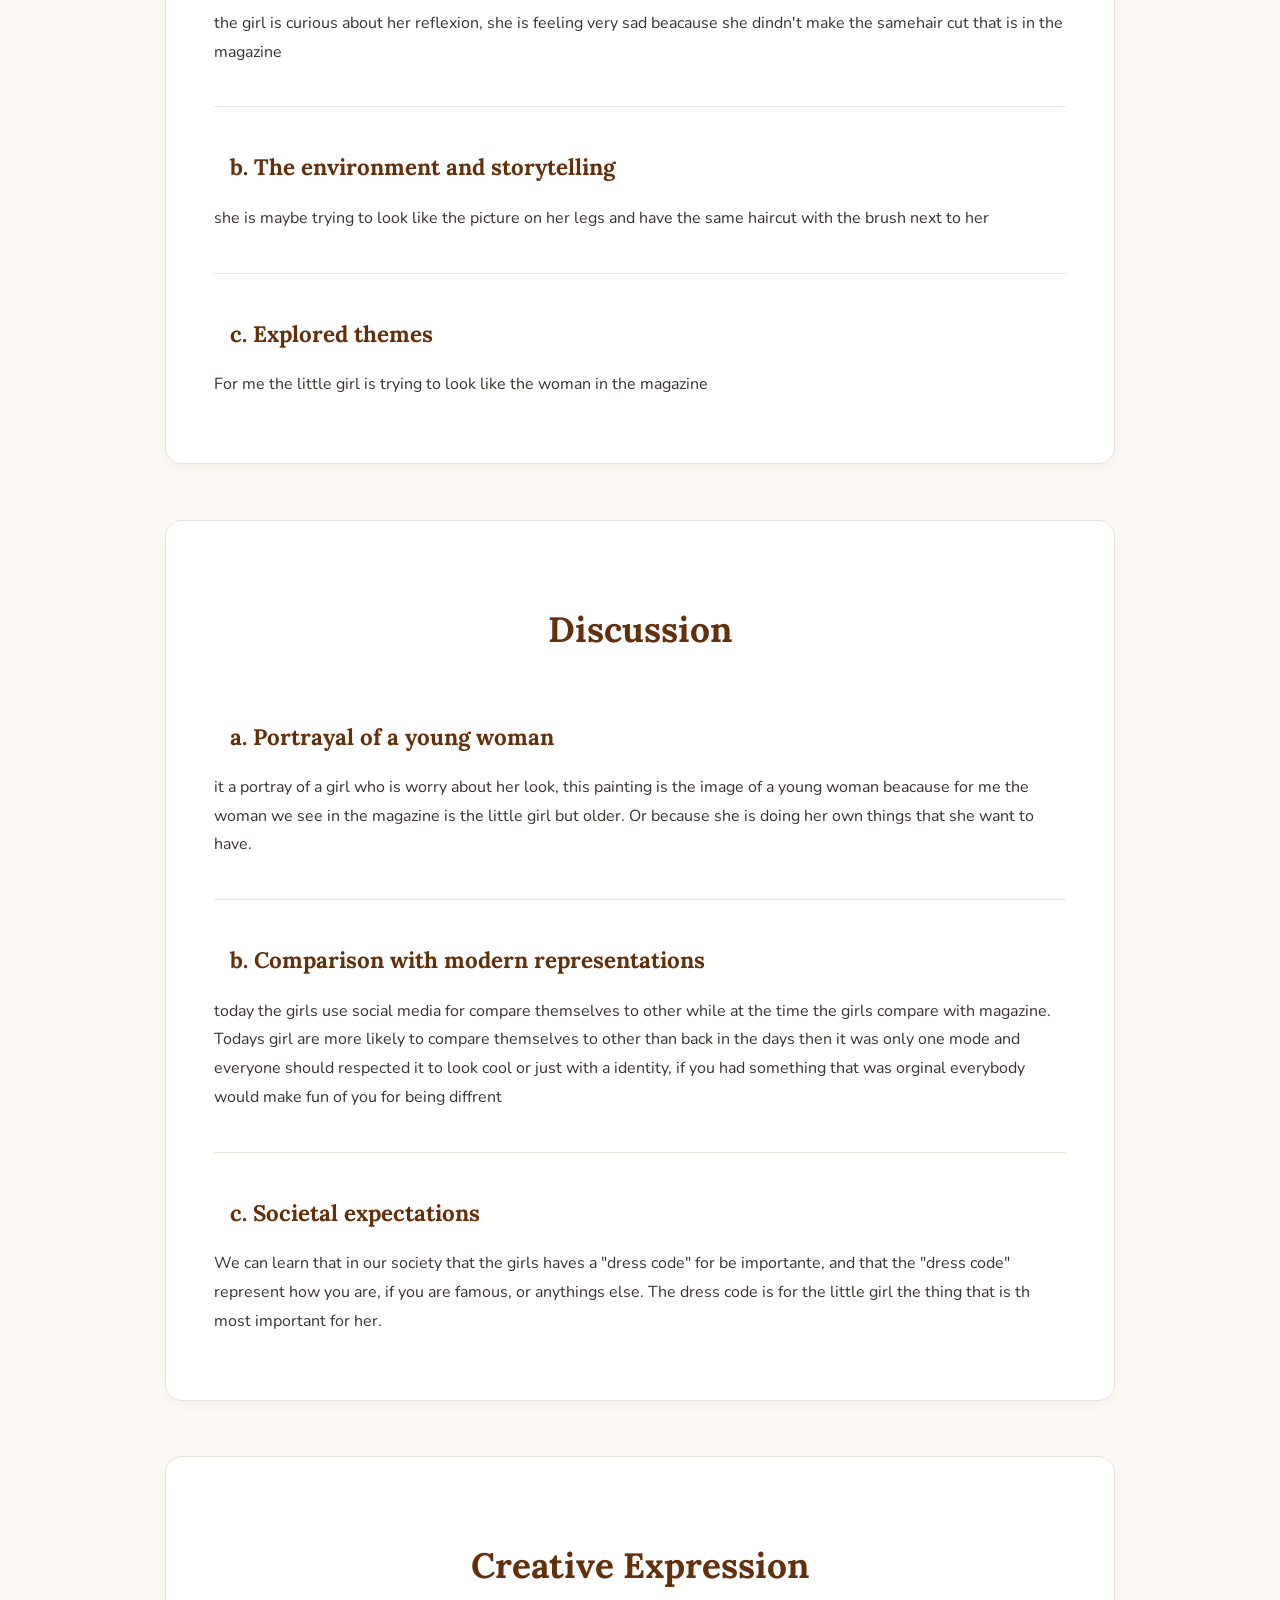
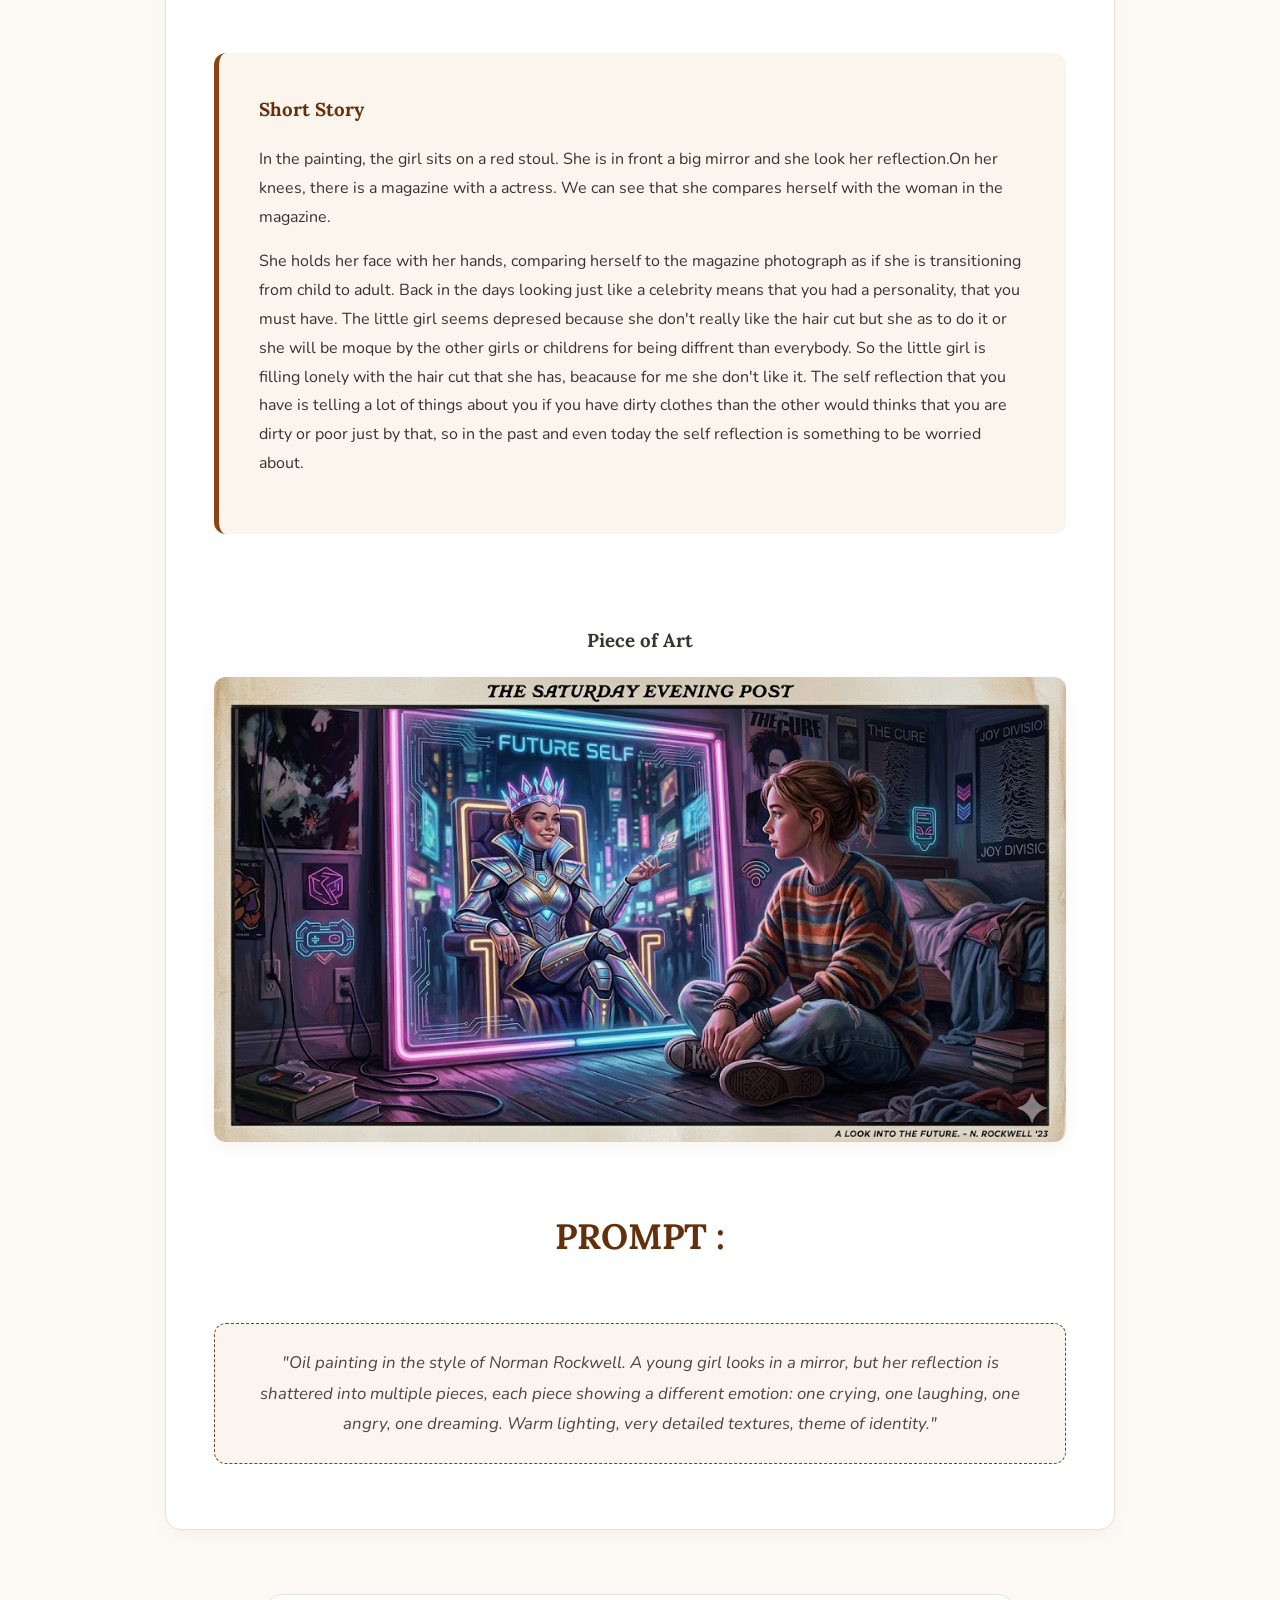
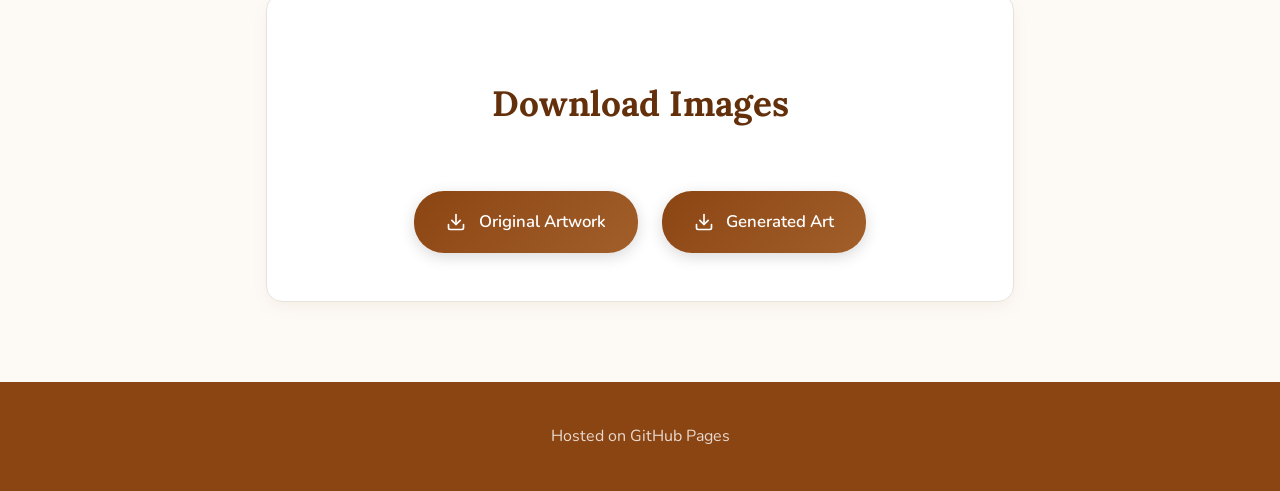
==== commit 80bb75d2: "Add centered image download section and robust JS blob download logic" ====
--- a/index.html
+++ b/index.html
@@ -139,6 +139,20 @@
                 </p>
             </div>
         </section>
+
+        <section class="download-section scroll-reveal">
+            <h2>Download Images</h2>
+            <div class="download-buttons">
+                <a href="Norman-Rockwell-Girl-at-Mirror-1954-1.jpg" download="Original_Norman_Rockwell.jpg" class="dl-btn" data-download>
+                    <svg viewBox="0 0 24 24" width="20" height="20" stroke="currentColor" stroke-width="2" fill="none" stroke-linecap="round" stroke-linejoin="round"><path d="M21 15v4a2 2 0 0 1-2 2H5a2 2 0 0 1-2-2v-4"></path><polyline points="7 10 12 15 17 10"></polyline><line x1="12" y1="15" x2="12" y2="3"></line></svg>
+                    Original Artwork
+                </a>
+                <a href="fin%20prompt.jpg" download="Shattered_Reflection.jpg" class="dl-btn" data-download>
+                    <svg viewBox="0 0 24 24" width="20" height="20" stroke="currentColor" stroke-width="2" fill="none" stroke-linecap="round" stroke-linejoin="round"><path d="M21 15v4a2 2 0 0 1-2 2H5a2 2 0 0 1-2-2v-4"></path><polyline points="7 10 12 15 17 10"></polyline><line x1="12" y1="15" x2="12" y2="3"></line></svg>
+                    Generated Art
+                </a>
+            </div>
+        </section>
     </main>
 
     <footer>
--- a/style.css
+++ b/style.css
@@ -222,9 +222,6 @@
     margin-bottom: 2.5rem;
     font-size: 2.2rem;
     position: relative;
-    display: inline-block;
-    left: 50%;
-    transform: translateX(-50%);
 }
 
 section h2::after {
@@ -375,6 +372,60 @@
     transform: scale(1.02);
 }
 
+/* Download Section */
+.download-section {
+    text-align: center;
+    padding: 3rem 2rem;
+    background-color: var(--section-bg);
+    border-radius: 16px;
+    box-shadow: var(--shadow);
+    border: 1px solid var(--border-color);
+    max-width: 650px;
+    margin: 4rem auto 2rem auto;
+}
+
+.download-section h2 {
+    margin-bottom: 2.5rem;
+}
+
+.download-buttons {
+    display: flex;
+    justify-content: center;
+    gap: 1.5rem;
+    flex-wrap: wrap;
+}
+
+.dl-btn {
+    display: flex;
+    align-items: center;
+    gap: 0.8rem;
+    background: var(--header-bg-gradient);
+    background-size: 200% 200%;
+    color: var(--header-text) !important;
+    padding: 1rem 2rem;
+    border-radius: 30px;
+    text-decoration: none;
+    font-family: 'Nunito', sans-serif;
+    font-weight: 600;
+    font-size: 1.05rem;
+    transition: all 0.3s cubic-bezier(0.25, 0.8, 0.25, 1);
+    box-shadow: 0 4px 15px rgba(0,0,0,0.15);
+}
+
+.dl-btn:hover {
+    transform: translateY(-3px);
+    box-shadow: var(--shadow-hover);
+    background-position: 100% 50%;
+}
+
+.dl-btn svg {
+    transition: transform 0.3s ease;
+}
+
+.dl-btn:hover svg {
+    transform: translateY(2px);
+}
+
 footer {
     text-align: center;
     padding: 2.5rem;
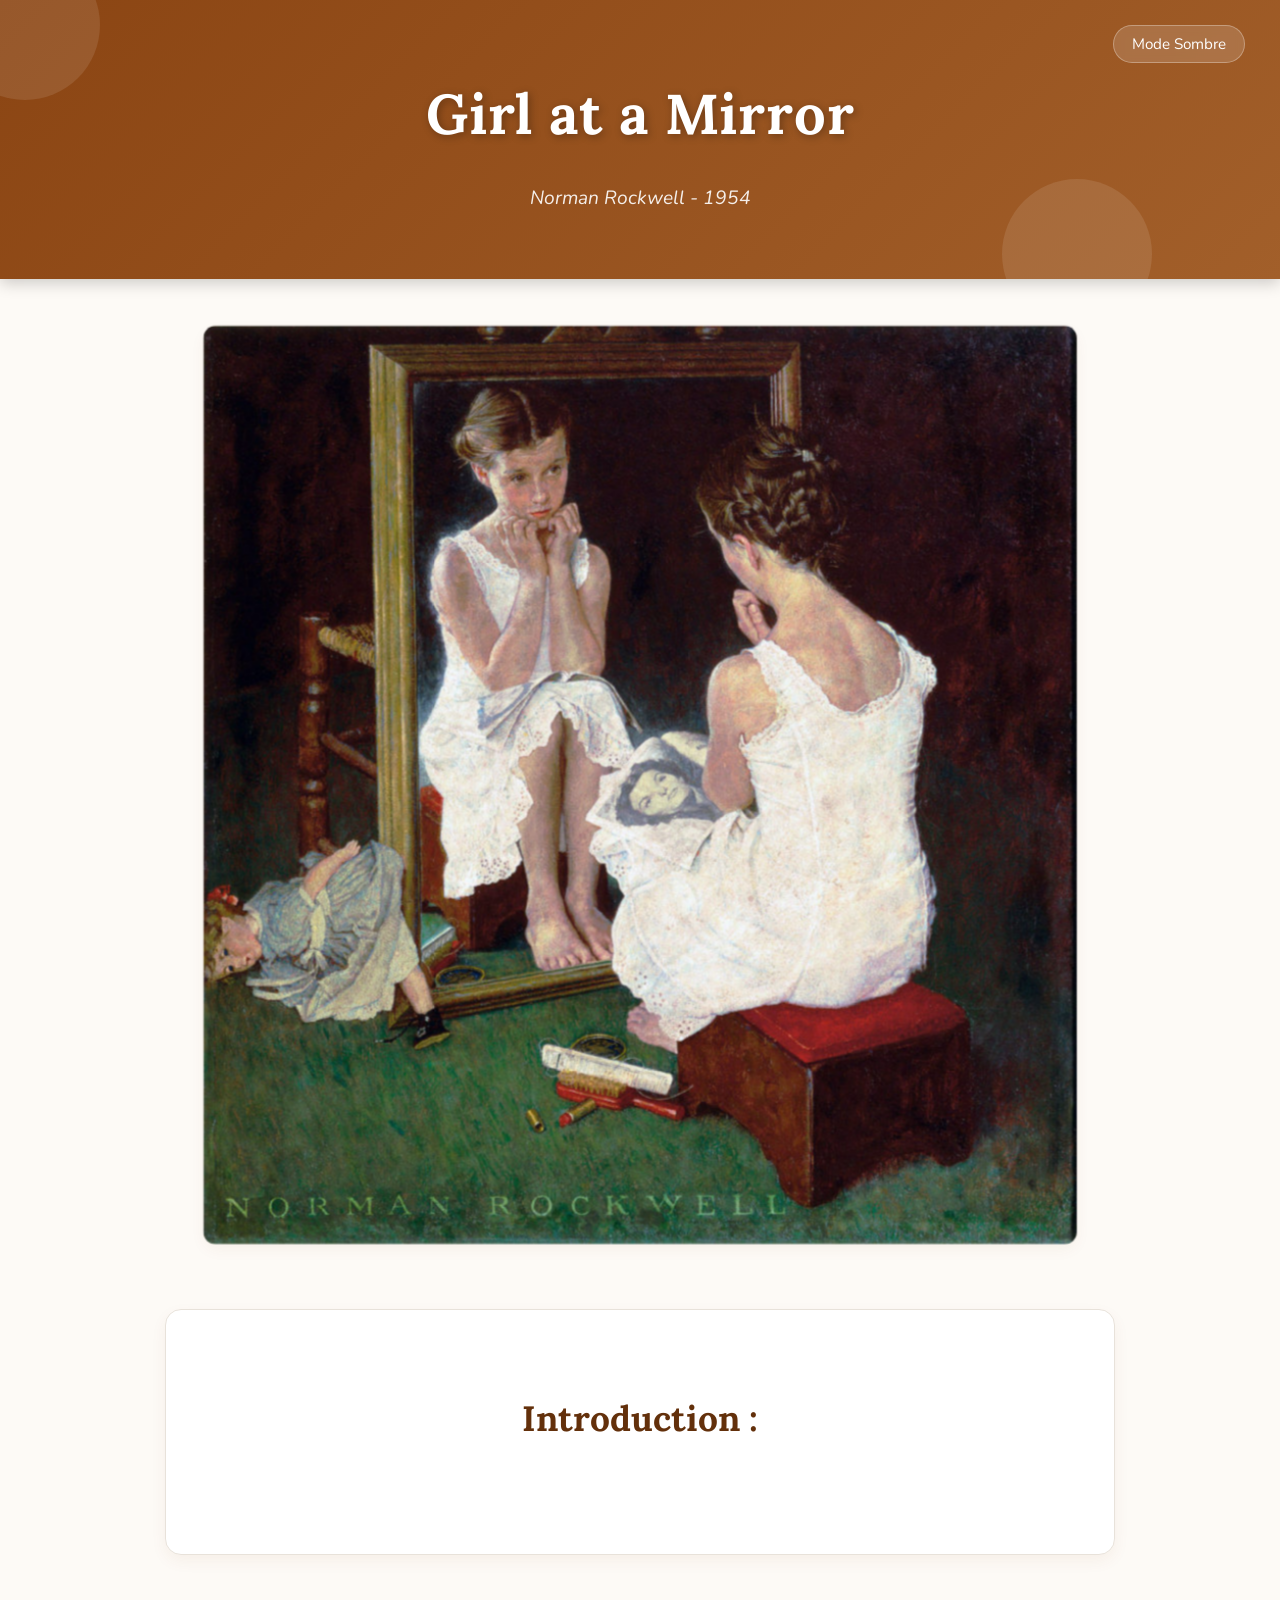
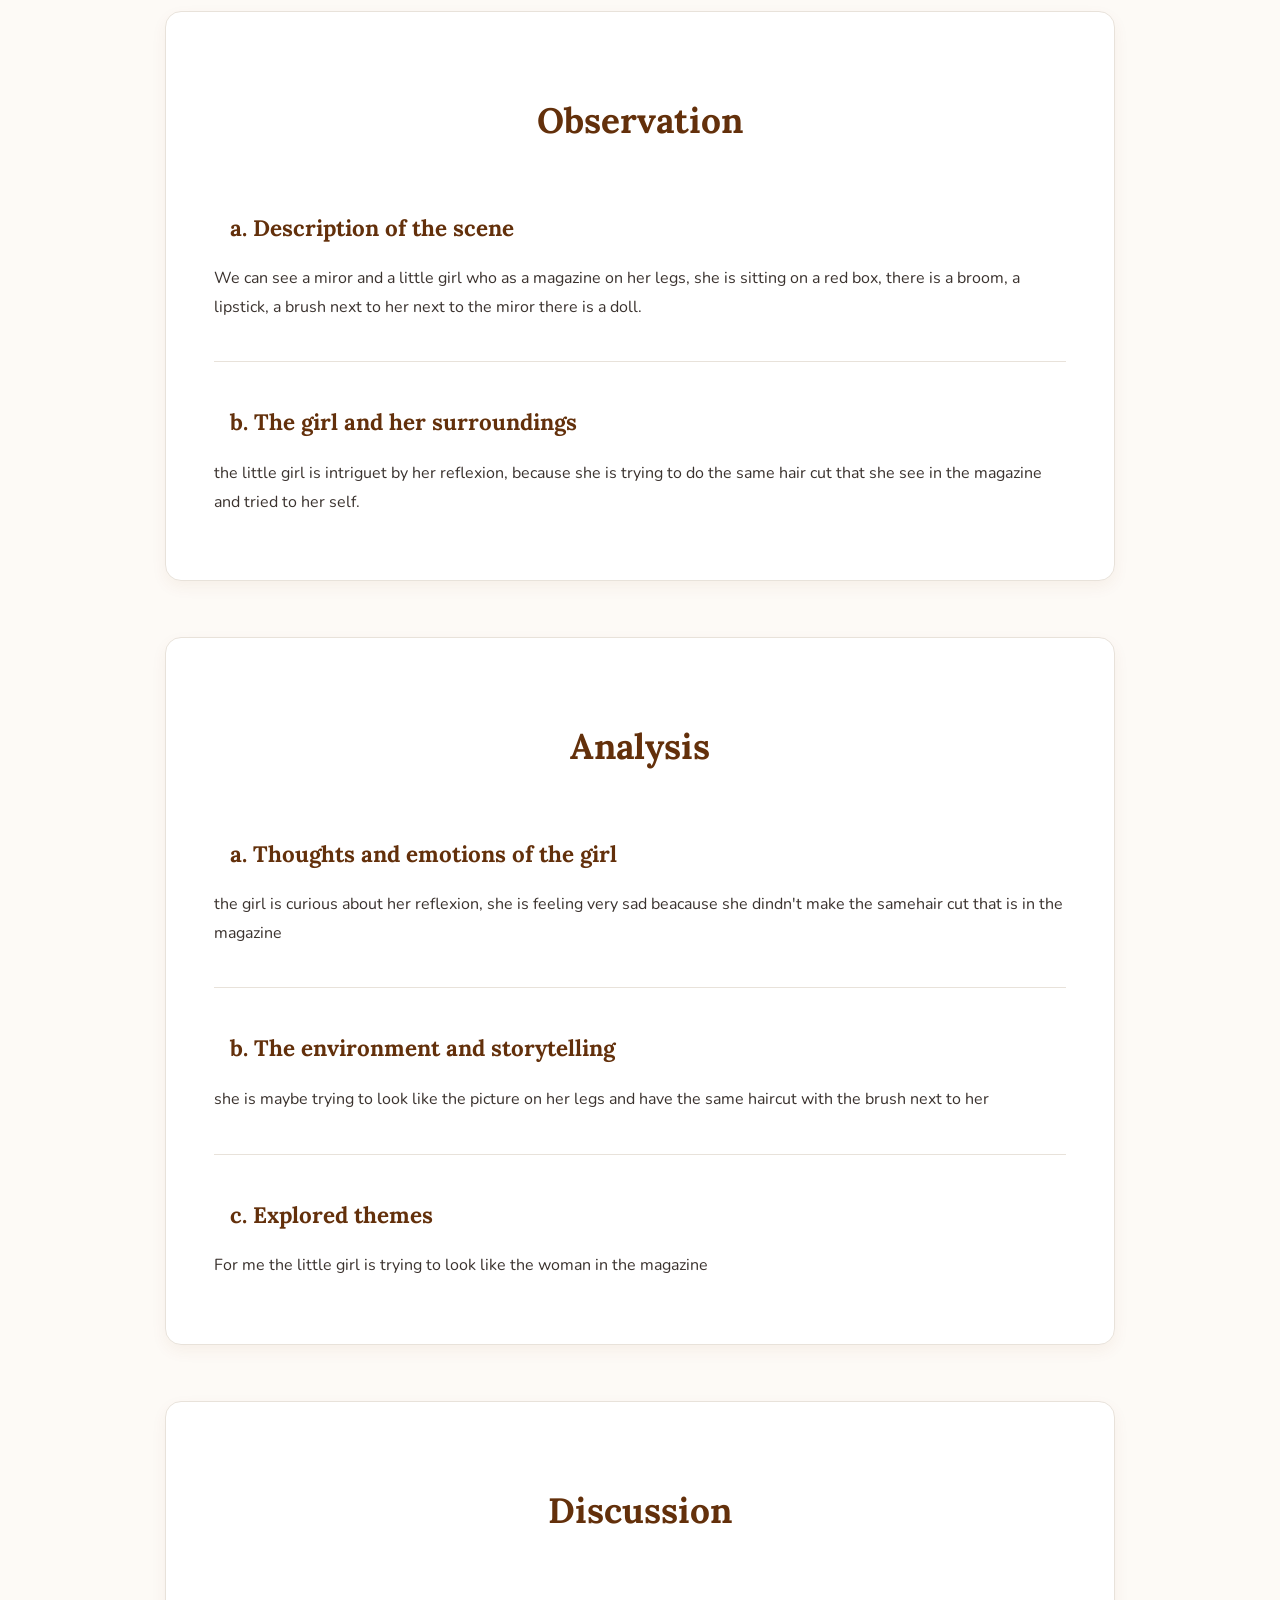
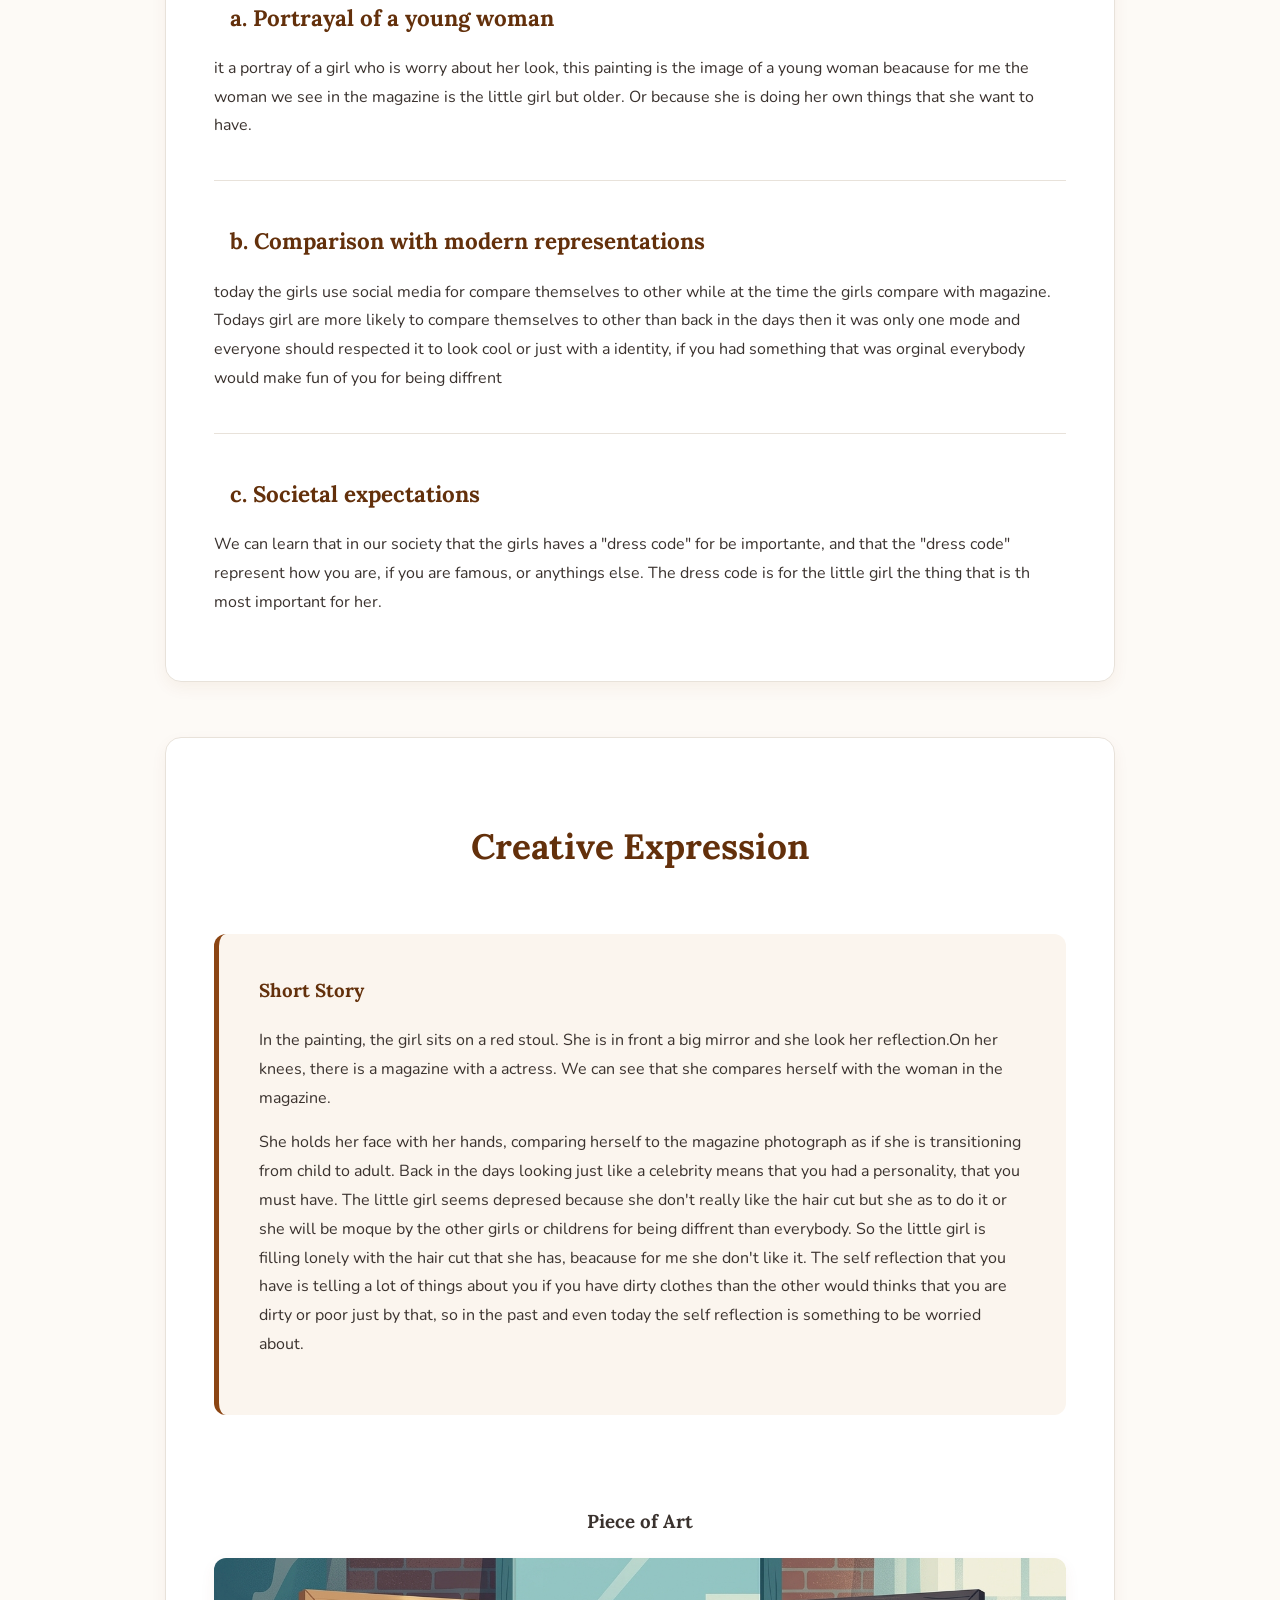
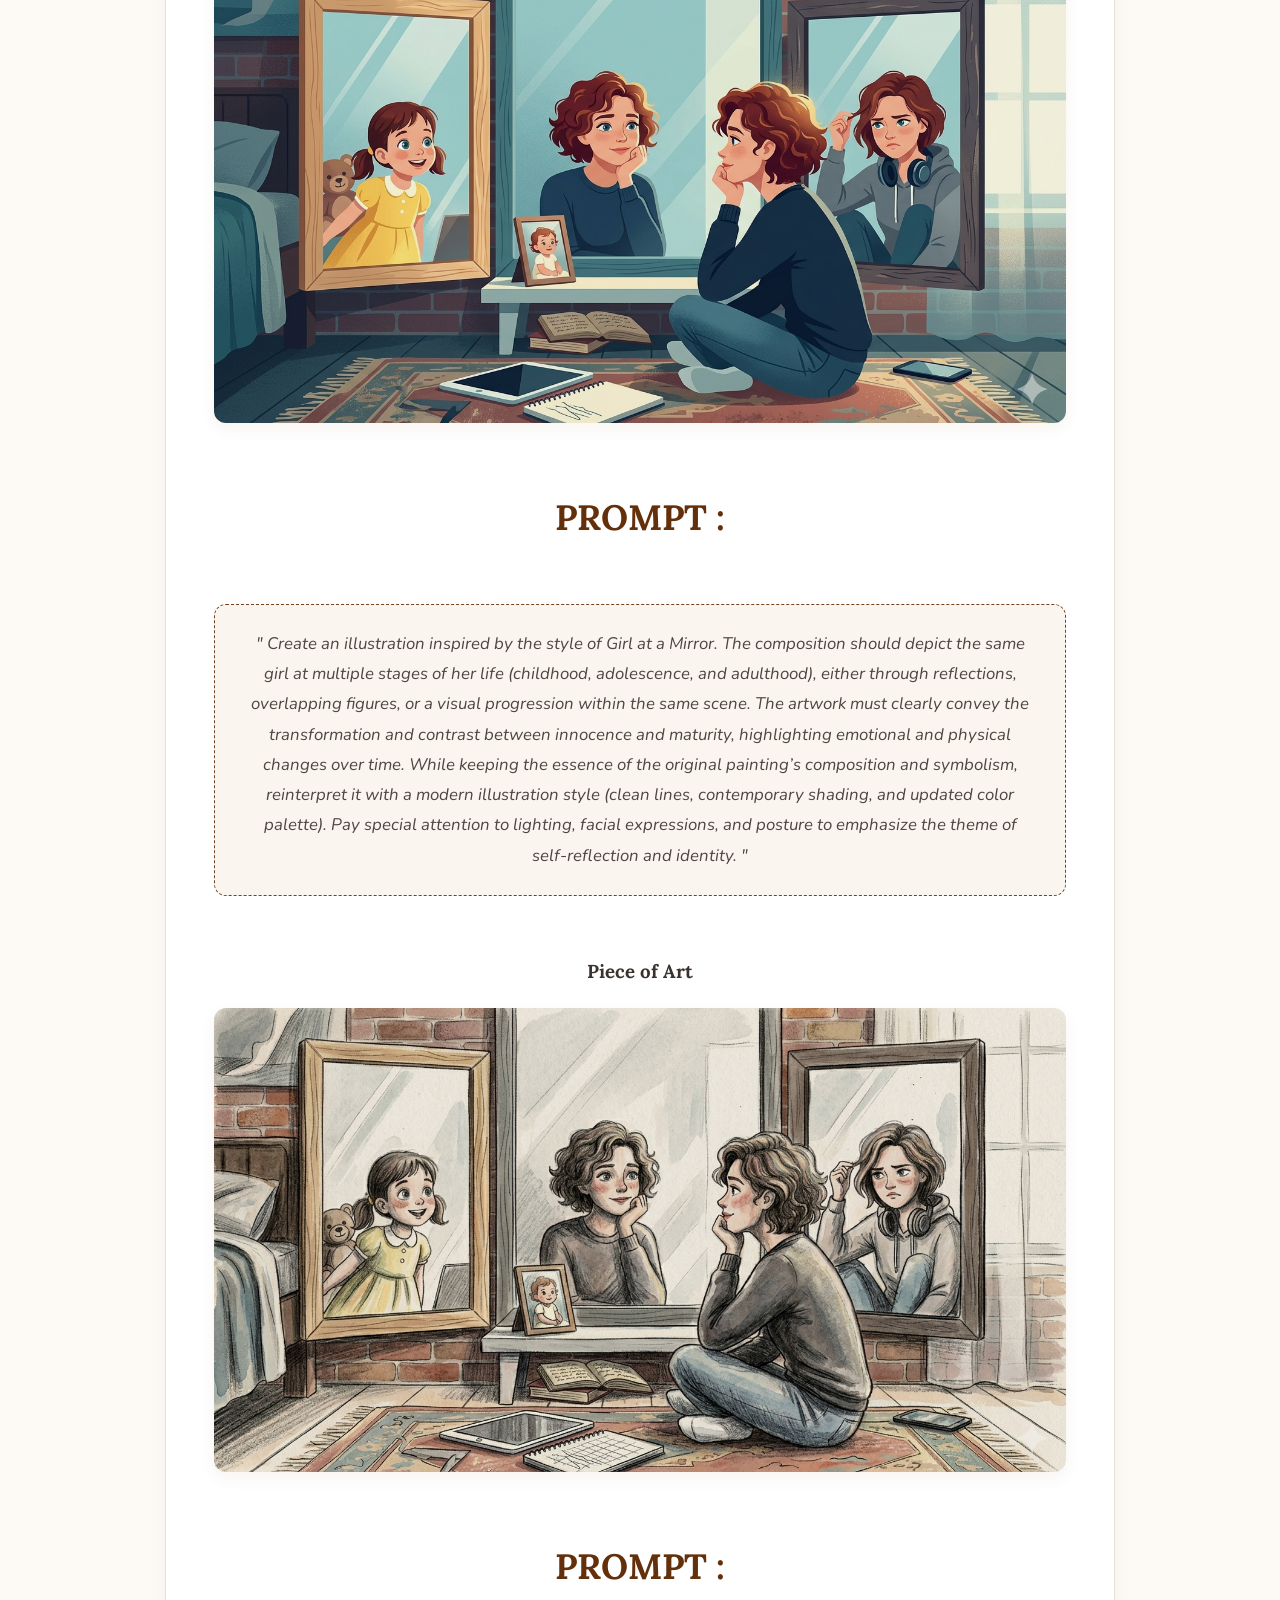
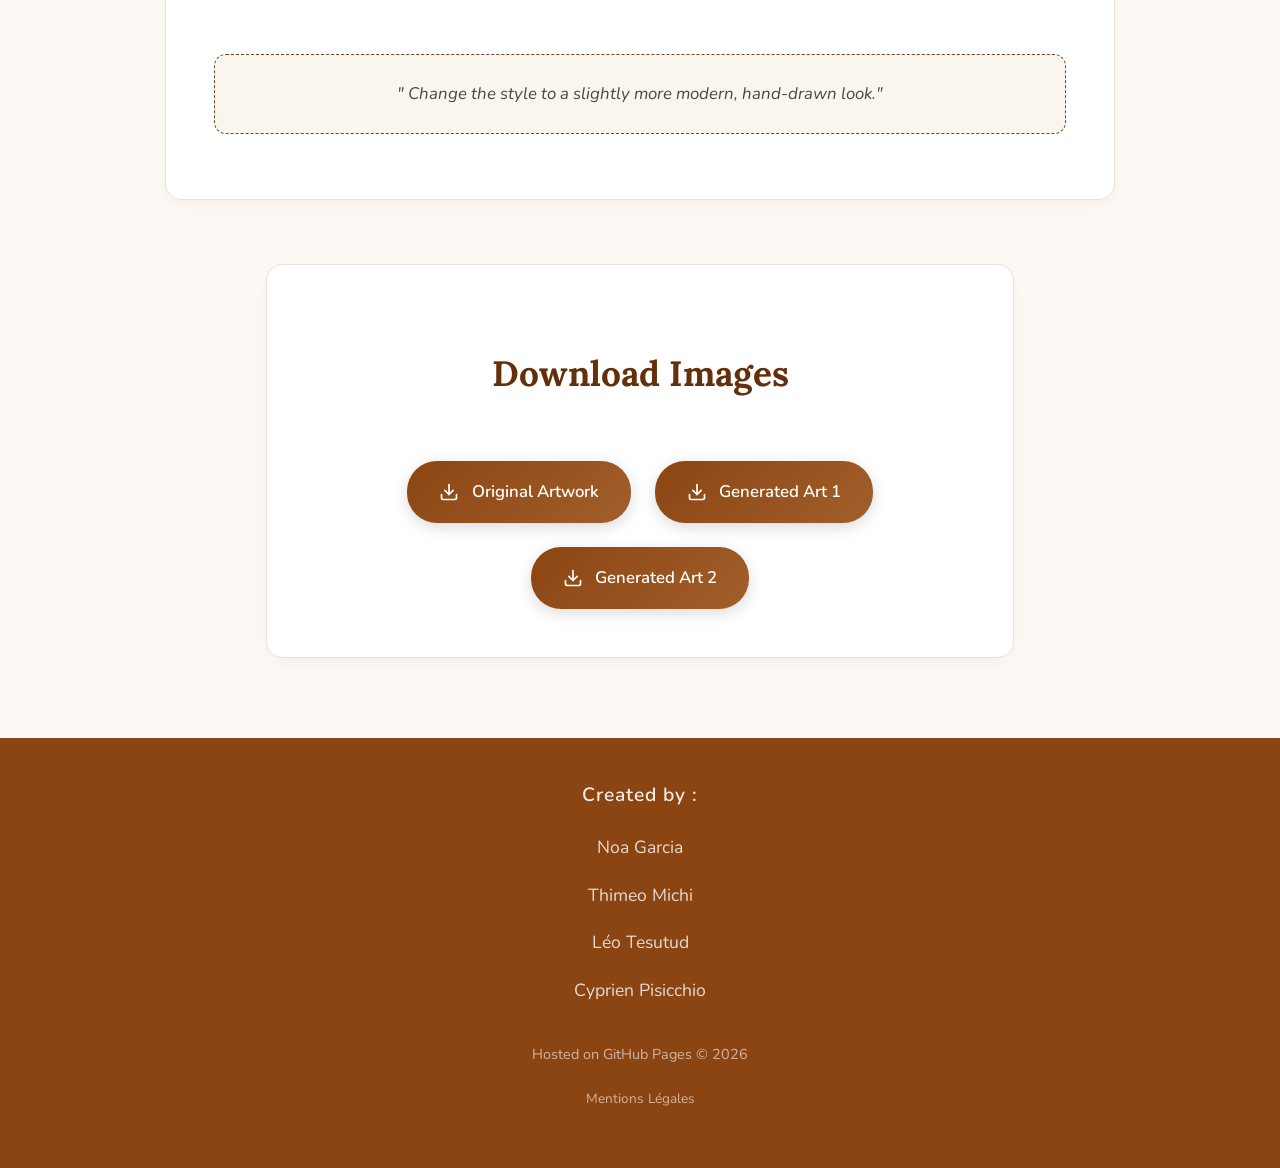
==== commit 878eb853: "amélioration et completion des info et du mode sombre ajour des mention legal" ====
--- a/index.html
+++ b/index.html
@@ -25,7 +25,7 @@
     <main>
         <section class="hero">
             <div class="image-wrapper" id="tilt-wrapper">
-                <img src="https://www.dailyartmagazine.com/wp-content/uploads/2018/05/Norman-Rockwell-Girl-at-Mirror-1954-1.jpg"
+                <img src="Norman-Rockwell-Girl-at-Mirror-1954-1.jpg"
                     alt="Girl at a Mirror" class="main-image" fetchpriority="high">
             </div>
         </section>
@@ -130,12 +130,27 @@
 
             <div class="artwork">
                 <h3>Piece of Art</h3>
-                <img src="fin prompt.jpg" alt="Shattered Reflection" class="artwork-image" loading="lazy">
+                <img src="fin prompt1.png" alt="Shattered Reflection" class="artwork-image" loading="lazy">
                 <h2>PROMPT :</h2>
                 <p class="prompt">
-                    "Oil painting in the style of Norman Rockwell. A young girl looks in a mirror, but her reflection is
-                    shattered into multiple pieces, each piece showing a different emotion: one crying, one laughing,
-                    one angry, one dreaming. Warm lighting, very detailed textures, theme of identity."
+                    " Create an illustration inspired by the style of Girl at a Mirror.
+
+
+The composition should depict the same girl at multiple stages of her life (childhood, adolescence, and adulthood), either through reflections, overlapping figures, or a visual progression within the same scene.
+
+The artwork must clearly convey the transformation and contrast between innocence and maturity, highlighting emotional and physical changes over time.
+
+While keeping the essence of the original painting’s composition and symbolism, reinterpret it with a modern illustration style (clean lines, contemporary shading, and updated color palette).
+
+Pay special attention to lighting, facial expressions, and posture to emphasize the theme of self-reflection and identity. "
+                </p>
+            </div>
+            <div class="artwork">
+                <h3>Piece of Art</h3>
+                <img src="fin prompt2.png" alt="Shattered Reflection" class="artwork-image" loading="lazy">
+                <h2>PROMPT :</h2>
+                <p class="prompt">
+                    " Change the style to a slightly more modern, hand-drawn look."
                 </p>
             </div>
         </section>
@@ -147,16 +162,32 @@
                     <svg viewBox="0 0 24 24" width="20" height="20" stroke="currentColor" stroke-width="2" fill="none" stroke-linecap="round" stroke-linejoin="round"><path d="M21 15v4a2 2 0 0 1-2 2H5a2 2 0 0 1-2-2v-4"></path><polyline points="7 10 12 15 17 10"></polyline><line x1="12" y1="15" x2="12" y2="3"></line></svg>
                     Original Artwork
                 </a>
-                <a href="fin%20prompt.jpg" download="Shattered_Reflection.jpg" class="dl-btn" data-download>
+                <a href="fin%20prompt1.png" download="Generated_Art_1.png" class="dl-btn" data-download>
                     <svg viewBox="0 0 24 24" width="20" height="20" stroke="currentColor" stroke-width="2" fill="none" stroke-linecap="round" stroke-linejoin="round"><path d="M21 15v4a2 2 0 0 1-2 2H5a2 2 0 0 1-2-2v-4"></path><polyline points="7 10 12 15 17 10"></polyline><line x1="12" y1="15" x2="12" y2="3"></line></svg>
-                    Generated Art
+                    Generated Art 1
+                </a>
+                <a href="fin%20prompt2.png" download="Generated_Art_2.png" class="dl-btn" data-download>
+                    <svg viewBox="0 0 24 24" width="20" height="20" stroke="currentColor" stroke-width="2" fill="none" stroke-linecap="round" stroke-linejoin="round"><path d="M21 15v4a2 2 0 0 1-2 2H5a2 2 0 0 1-2-2v-4"></path><polyline points="7 10 12 15 17 10"></polyline><line x1="12" y1="15" x2="12" y2="3"></line></svg>
+                    Generated Art 2
                 </a>
             </div>
         </section>
     </main>
 
     <footer>
-        <p>Hosted on GitHub Pages</p>
+        <div class="credits">
+            <p class="credits-title">Created by :</p>
+            <ul class="credits-list">
+                <li>Noa Garcia</li>
+                <li>Thimeo Michi</li>
+                <li>Léo Tesutud</li>
+                <li>Cyprien Pisicchio</li>
+            </ul>
+        </div>
+        <div class="footer-bottom">
+            <p class="hosting-info">Hosted on GitHub Pages &copy; 2026</p>
+            <p><a href="mentions-legales.html" class="legal-link">Mentions Légales</a></p>
+        </div>
     </footer>
 
     <script src="script.js" defer></script>
--- a/style.css
+++ b/style.css
@@ -435,14 +435,61 @@
     position: relative;
 }
 
-footer p {
+.credits-title {
+    font-size: 1.2rem;
+    font-weight: 600;
+    margin: 0 0 1rem 0;
+    color: var(--header-text);
+    opacity: 0.9;
+    letter-spacing: 1px;
+}
+
+.credits-list {
+    list-style: none;
+    padding: 0;
+    margin: 0 0 2rem 0;
+    display: flex;
+    flex-direction: column;
+    gap: 0.6rem;
+    align-items: center;
+}
+
+.credits-list li {
+    font-size: 1.1rem;
+    padding: 0.2rem 0;
+    opacity: 0.8;
+    transition: all 0.3s ease;
+}
+
+.credits-list li:hover {
+    opacity: 1;
+    transform: translateX(5px);
+    text-shadow: 0 0 8px rgba(255, 255, 255, 0.3);
+}
+
+.hosting-info {
     margin: 0;
-    opacity: 0.8;
+    font-size: 0.9rem;
+    opacity: 0.6;
     transition: opacity 0.3s ease;
 }
 
-footer:hover p {
+.legal-link {
+    color: var(--header-text);
+    text-decoration: none;
+    font-size: 0.85rem;
+    opacity: 0.6;
+    transition: opacity 0.3s ease, text-decoration 0.3s ease;
+}
+
+.legal-link:hover {
     opacity: 1;
+    text-decoration: underline;
+}
+
+footer:hover .hosting-info,
+footer:hover .legal-link {
+    opacity: 0.9;
 }
 
 /* Advanced Scroll Animations */
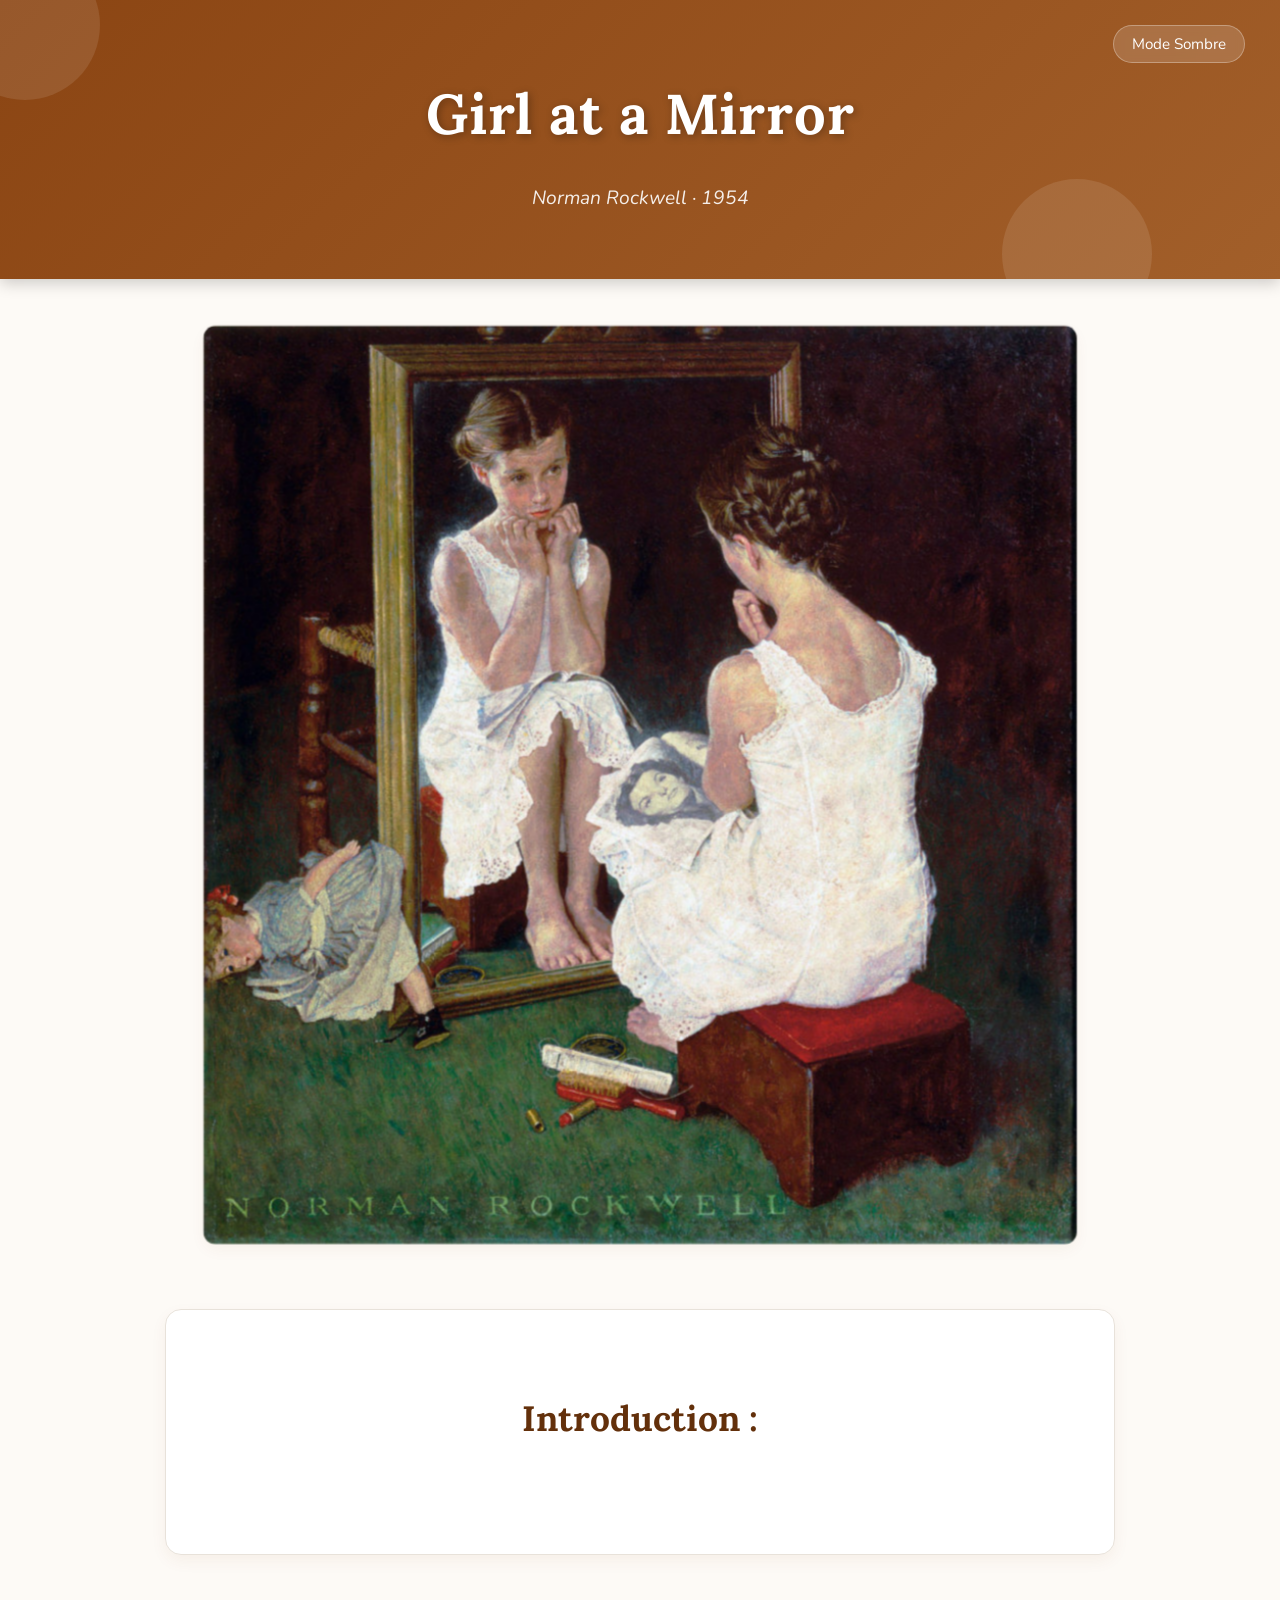
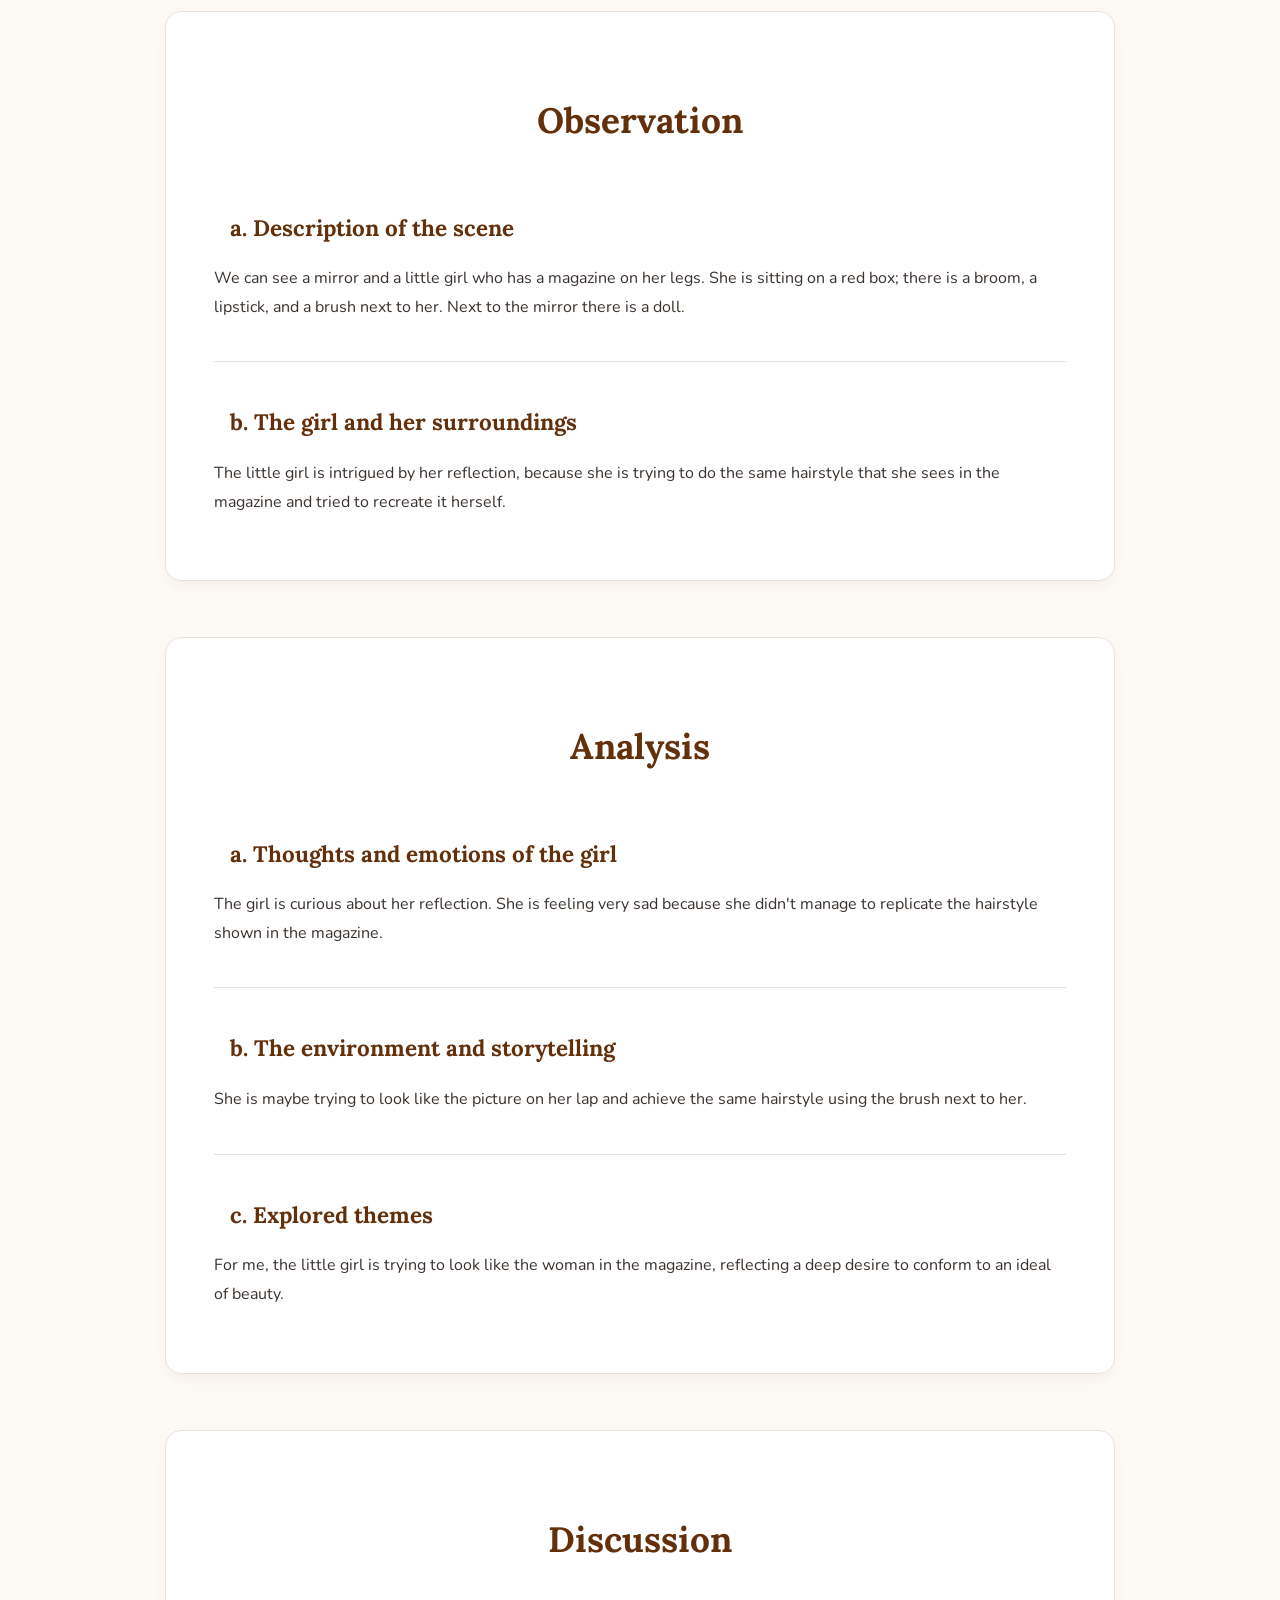
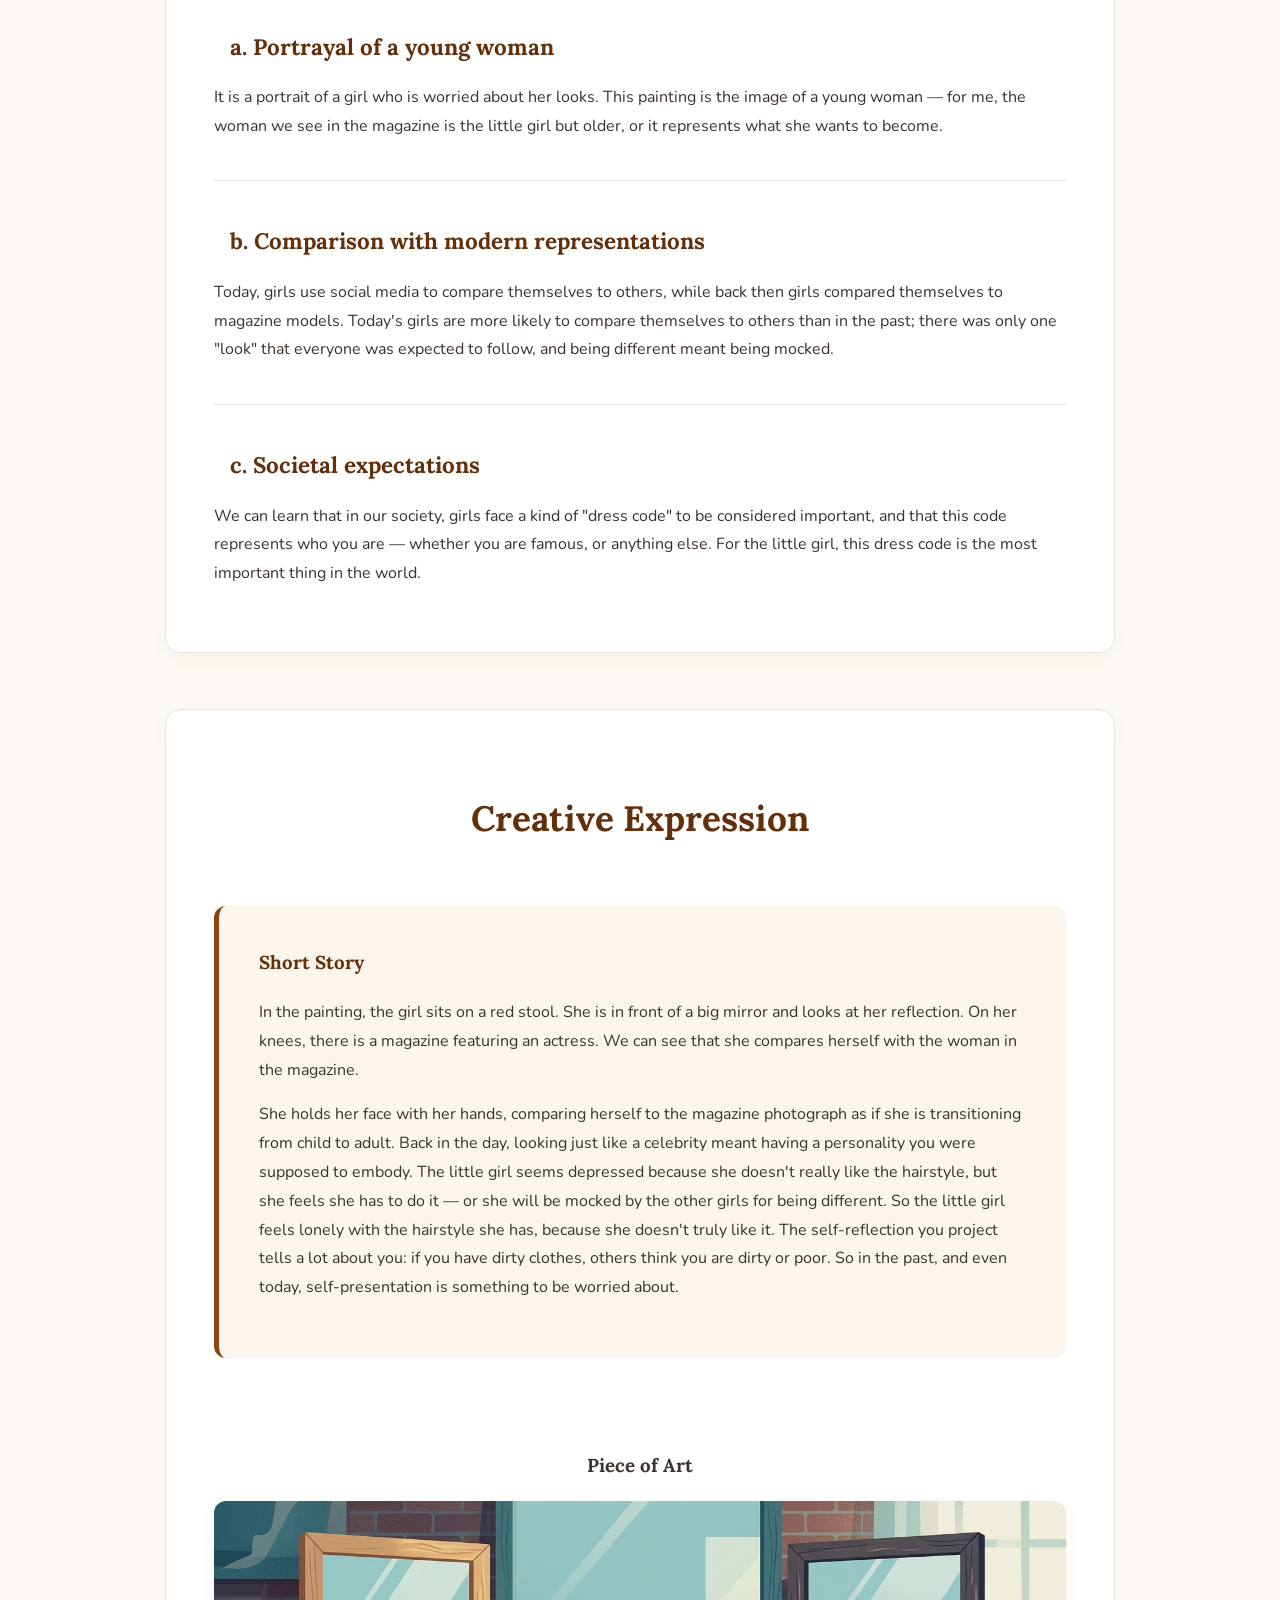
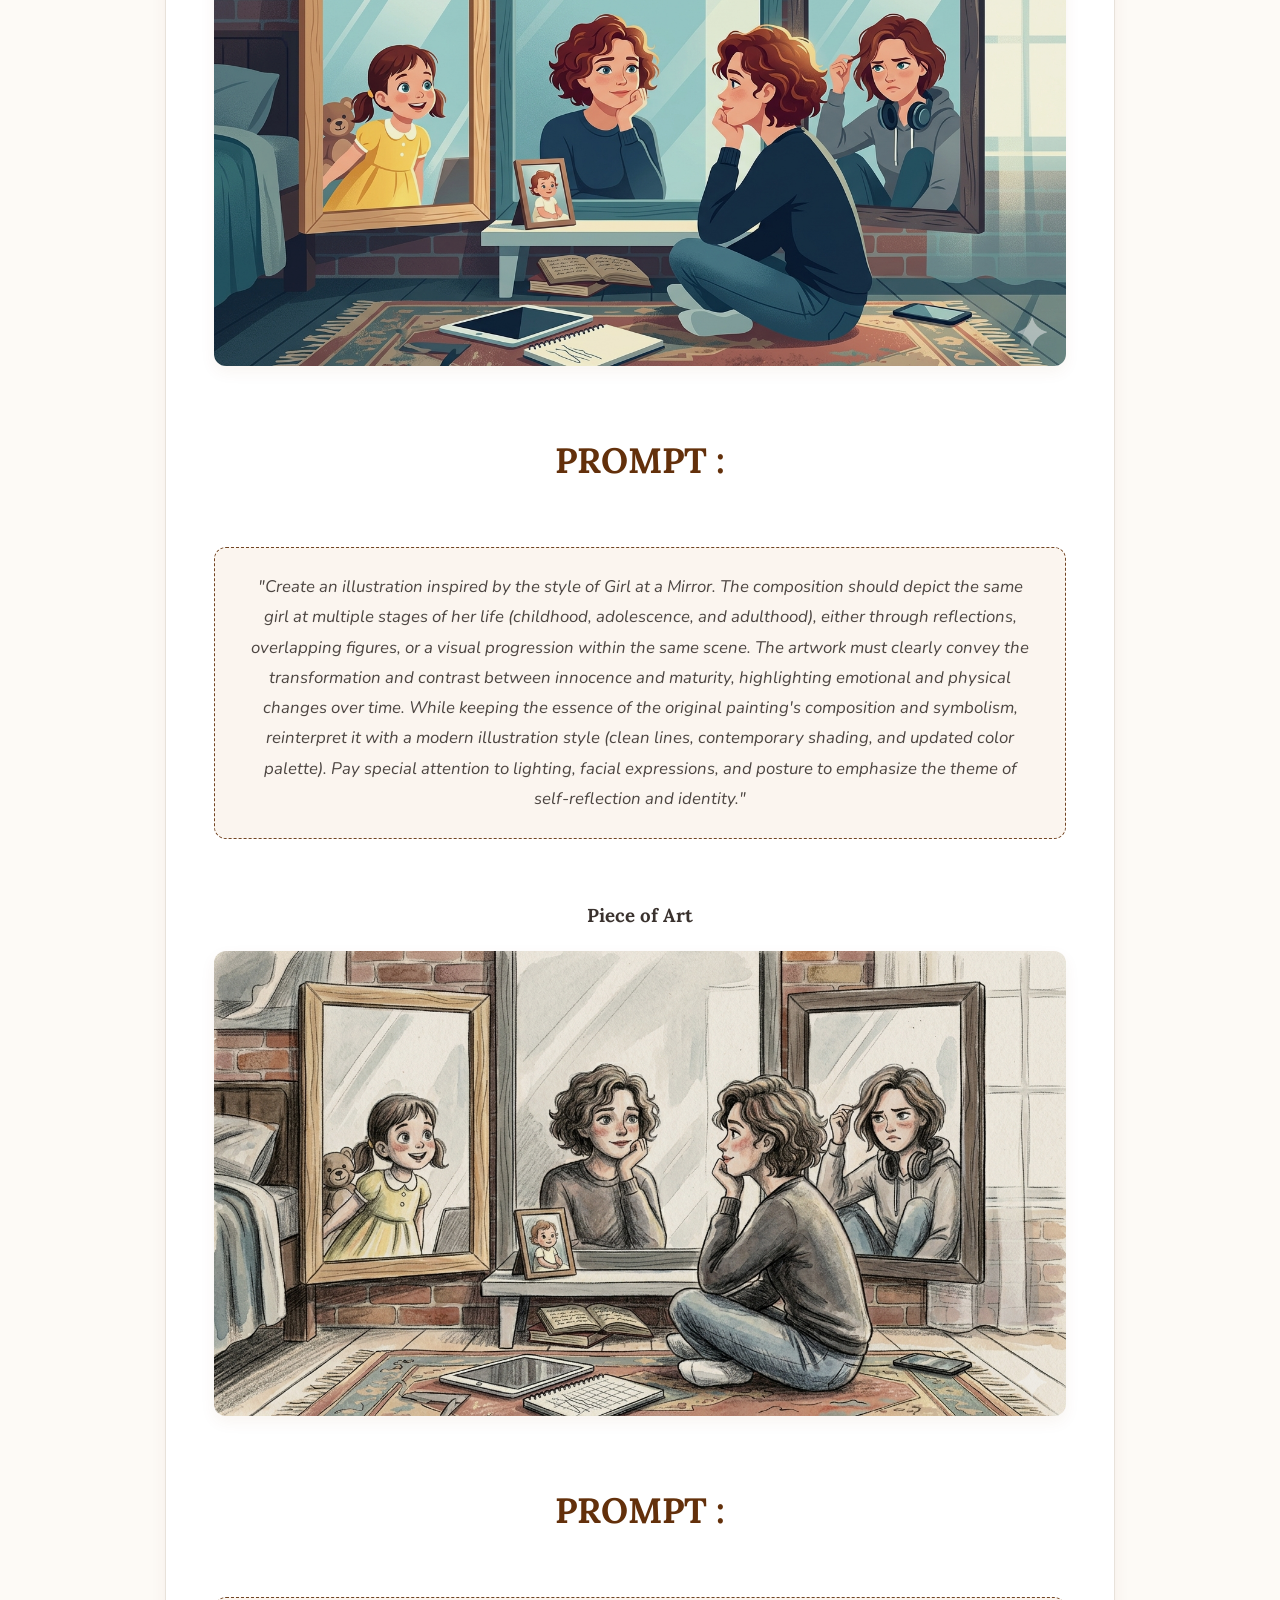
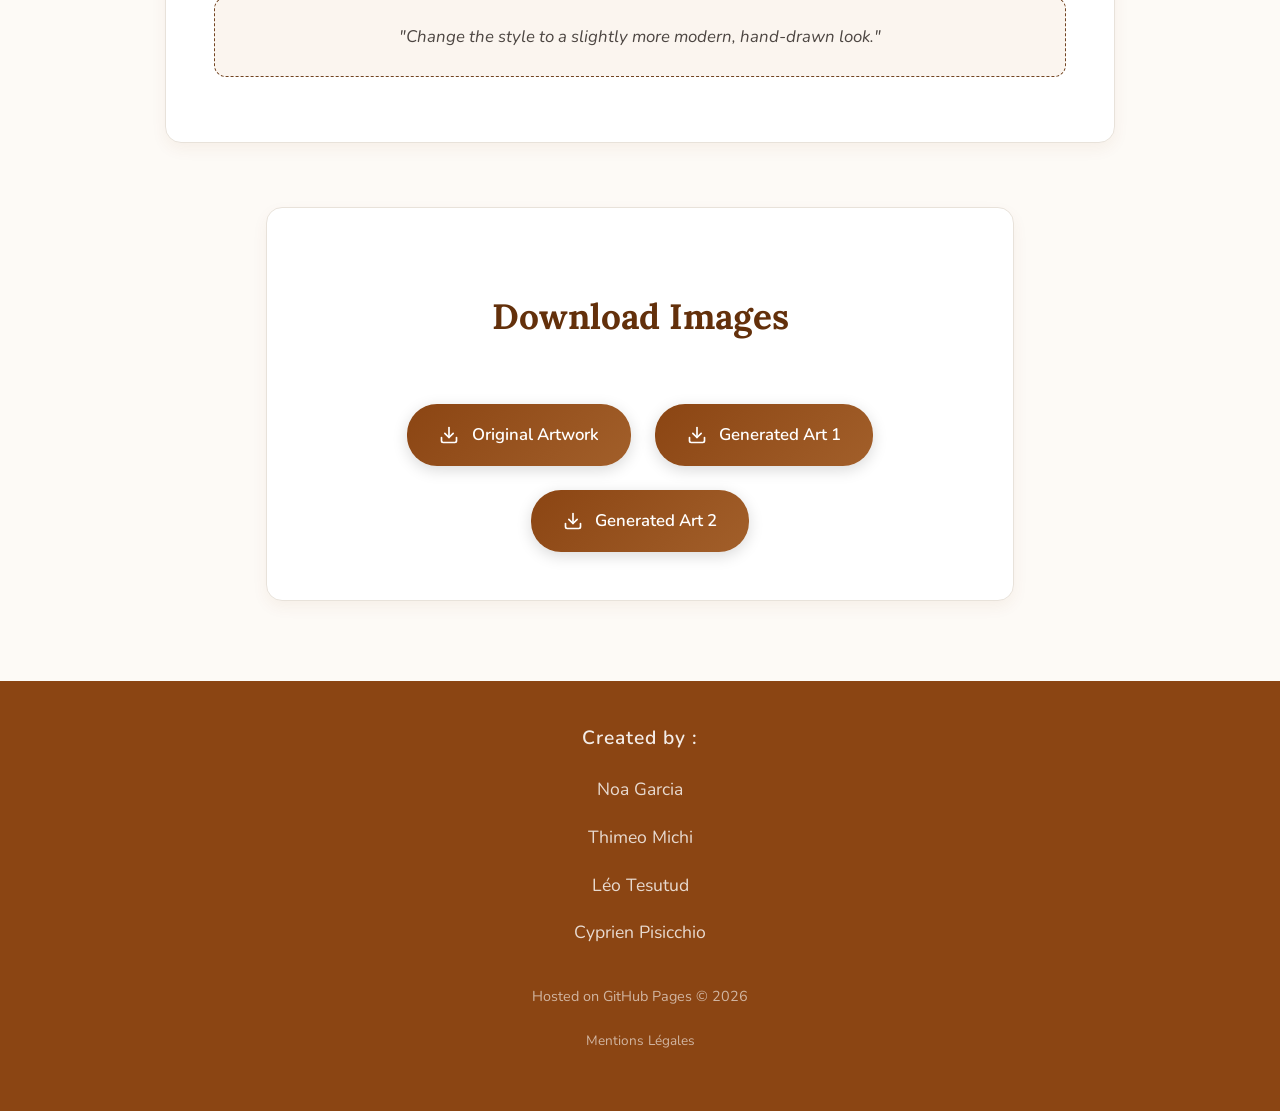
==== commit 1b6f435e: "ajout du modificateur de texte facil et des cookie" ====
--- a/index.html
+++ b/index.html
@@ -13,16 +13,26 @@
         href="https://fonts.googleapis.com/css2?family=Lora:ital,wght@0,400;0,600;1,400&family=Nunito:wght@400;600&display=swap"
         rel="stylesheet">
     <link rel="stylesheet" href="style.css">
+    <!-- Anti-flash : applique le thème AVANT le rendu de la page -->
+    <script>
+        (function() {
+            var theme = localStorage.getItem('theme');
+            if (!theme) theme = window.matchMedia('(prefers-color-scheme: dark)').matches ? 'dark' : 'light';
+            if (theme === 'dark') document.documentElement.setAttribute('data-theme', 'dark');
+        })();
+    </script>
 </head>
 
 <body>
     <header>
-        <h1>Girl at a Mirror</h1>
-        <p>Norman Rockwell - 1954</p>
+        <!-- Rempli par content.js -->
+        <h1 id="site-title"></h1>
+        <p  id="site-subtitle"></p>
         <button id="theme-toggle">Mode Sombre</button>
     </header>
 
     <main>
+        <!-- ── Image principale ─────────────────────────────── -->
         <section class="hero">
             <div class="image-wrapper" id="tilt-wrapper">
                 <img src="Norman-Rockwell-Girl-at-Mirror-1954-1.jpg"
@@ -30,166 +40,64 @@
             </div>
         </section>
 
+        <!-- ── Introduction ─────────────────────────────────── -->
         <section class="introduction">
-            <h2>Introduction :</h2>
-            <p> </p>
+            <h2 id="intro-heading"></h2>
+            <p  id="intro-text"></p>
         </section>
 
+        <!-- ── Observation ──────────────────────────────────── -->
         <section class="observation">
-            <h2>Observation</h2>
-            <div class="observation-item">
-                <h3>a. Description of the scene</h3>
-                <p>
-                    We can see a miror and a little girl who as a magazine on her legs, she is sitting on a red box,
-                    there is a broom, a lipstick, a brush next to her next to the miror there is a doll.
-                </p>
-            </div>
-            <div class="observation-item">
-                <h3>b. The girl and her surroundings</h3>
-                <p>
-                    the little girl is intriguet by her reflexion, because she is trying to do the same hair cut that
-                    she see in the magazine and tried to her self.
-                </p>
-            </div>
+            <h2 id="observation-heading"></h2>
+            <div id="observation-items"></div>
         </section>
 
+        <!-- ── Analysis ─────────────────────────────────────── -->
         <section class="analysis">
-            <h2>Analysis</h2>
-            <div class="analysis-item">
-                <h3>a. Thoughts and emotions of the girl</h3>
-                <p>
-                    the girl is curious about her reflexion, she is feeling very sad beacause she dindn't make the
-                    samehair cut that is in the magazine
-                </p>
-            </div>
-            <div class="analysis-item">
-                <h3>b. The environment and storytelling</h3>
-                <p>
-                    she is maybe trying to look like the picture on her legs and have the same haircut with the brush
-                    next to her
-                </p>
-            </div>
-            <div class="analysis-item">
-                <h3>c. Explored themes</h3>
-                <p>
-                    For me the little girl is trying to look like the woman in the magazine
-                </p>
-            </div>
+            <h2 id="analysis-heading"></h2>
+            <div id="analysis-items"></div>
         </section>
 
+        <!-- ── Discussion ───────────────────────────────────── -->
         <section class="discussion">
-            <h2>Discussion</h2>
-            <div class="discussion-item">
-                <h3>a. Portrayal of a young woman</h3>
-                <p>
-                    it a portray of a girl who is worry about her look, this painting is the image of a young woman
-                    beacause for me the woman we see in the magazine is the little girl but older. Or because she is
-                    doing her own things that she want to have.
-                </p>
-            </div>
-            <div class="discussion-item">
-                <h3>b. Comparison with modern representations</h3>
-                <p>
-                    today the girls use social media for compare themselves to other while at the time the girls compare
-                    with magazine. Todays girl are more likely to compare themselves to other than back in the days then
-                    it was only one mode and everyone should respected it to look cool or just with a identity, if you
-                    had something that was orginal everybody would make fun of you for being diffrent
-                </p>
-            </div>
-            <div class="discussion-item">
-                <h3>c. Societal expectations</h3>
-                <p>
-                    We can learn that in our society that the girls haves a "dress code" for be importante, and that the
-                    "dress code" represent how you are, if you are famous, or anythings else. The dress code is for the
-                    little girl the thing that is th most important for her.
-                </p>
-            </div>
+            <h2 id="discussion-heading"></h2>
+            <div id="discussion-items"></div>
         </section>
 
+        <!-- ── Creative Expression ──────────────────────────── -->
         <section class="creative-expression">
-            <h2>Creative Expression</h2>
+            <h2 id="creative-heading"></h2>
+
+            <!-- Short Story -->
             <div class="story">
-                <h3>Short Story</h3>
-                <p>
-                    In the painting, the girl sits on a red stoul. She is in front a big mirror and she look her
-                    reflection.On her knees, there is a magazine with a actress. We can see that she compares herself
-                    with the woman in the magazine.
-                </p>
-
-                <p>
-                    She holds her face with her hands, comparing herself to the magazine photograph as if she is
-                    transitioning from child to adult. Back in the days looking just like a celebrity means that you had
-                    a personality, that you must have. The little girl seems depresed because she don't really like the
-                    hair cut but she as to do it or she will be moque by the other girls or childrens for being diffrent
-                    than everybody. So the little girl is filling lonely with the hair cut that she has, beacause for me
-                    she don't like it. The self reflection that you have is telling a lot of things about you if you
-                    have dirty clothes than the other would thinks that you are dirty or poor just by that, so in the
-                    past and even today the self reflection is something to be worried about.
-                </p>
+                <h3 id="story-heading"></h3>
+                <div id="story-paragraphs"></div>
             </div>
 
-            <div class="artwork">
-                <h3>Piece of Art</h3>
-                <img src="fin prompt1.png" alt="Shattered Reflection" class="artwork-image" loading="lazy">
-                <h2>PROMPT :</h2>
-                <p class="prompt">
-                    " Create an illustration inspired by the style of Girl at a Mirror.
-
-
-The composition should depict the same girl at multiple stages of her life (childhood, adolescence, and adulthood), either through reflections, overlapping figures, or a visual progression within the same scene.
-
-The artwork must clearly convey the transformation and contrast between innocence and maturity, highlighting emotional and physical changes over time.
-
-While keeping the essence of the original painting’s composition and symbolism, reinterpret it with a modern illustration style (clean lines, contemporary shading, and updated color palette).
-
-Pay special attention to lighting, facial expressions, and posture to emphasize the theme of self-reflection and identity. "
-                </p>
-            </div>
-            <div class="artwork">
-                <h3>Piece of Art</h3>
-                <img src="fin prompt2.png" alt="Shattered Reflection" class="artwork-image" loading="lazy">
-                <h2>PROMPT :</h2>
-                <p class="prompt">
-                    " Change the style to a slightly more modern, hand-drawn look."
-                </p>
-            </div>
+            <!-- Artworks -->
+            <div id="artworks-container"></div>
         </section>
 
+        <!-- ── Downloads ─────────────────────────────────────── -->
         <section class="download-section scroll-reveal">
-            <h2>Download Images</h2>
-            <div class="download-buttons">
-                <a href="Norman-Rockwell-Girl-at-Mirror-1954-1.jpg" download="Original_Norman_Rockwell.jpg" class="dl-btn" data-download>
-                    <svg viewBox="0 0 24 24" width="20" height="20" stroke="currentColor" stroke-width="2" fill="none" stroke-linecap="round" stroke-linejoin="round"><path d="M21 15v4a2 2 0 0 1-2 2H5a2 2 0 0 1-2-2v-4"></path><polyline points="7 10 12 15 17 10"></polyline><line x1="12" y1="15" x2="12" y2="3"></line></svg>
-                    Original Artwork
-                </a>
-                <a href="fin%20prompt1.png" download="Generated_Art_1.png" class="dl-btn" data-download>
-                    <svg viewBox="0 0 24 24" width="20" height="20" stroke="currentColor" stroke-width="2" fill="none" stroke-linecap="round" stroke-linejoin="round"><path d="M21 15v4a2 2 0 0 1-2 2H5a2 2 0 0 1-2-2v-4"></path><polyline points="7 10 12 15 17 10"></polyline><line x1="12" y1="15" x2="12" y2="3"></line></svg>
-                    Generated Art 1
-                </a>
-                <a href="fin%20prompt2.png" download="Generated_Art_2.png" class="dl-btn" data-download>
-                    <svg viewBox="0 0 24 24" width="20" height="20" stroke="currentColor" stroke-width="2" fill="none" stroke-linecap="round" stroke-linejoin="round"><path d="M21 15v4a2 2 0 0 1-2 2H5a2 2 0 0 1-2-2v-4"></path><polyline points="7 10 12 15 17 10"></polyline><line x1="12" y1="15" x2="12" y2="3"></line></svg>
-                    Generated Art 2
-                </a>
-            </div>
+            <h2 id="downloads-heading"></h2>
+            <div class="download-buttons" id="download-buttons"></div>
         </section>
     </main>
 
     <footer>
         <div class="credits">
-            <p class="credits-title">Created by :</p>
-            <ul class="credits-list">
-                <li>Noa Garcia</li>
-                <li>Thimeo Michi</li>
-                <li>Léo Tesutud</li>
-                <li>Cyprien Pisicchio</li>
-            </ul>
+            <p  class="credits-title" id="footer-credits-title"></p>
+            <ul class="credits-list" id="footer-authors"></ul>
         </div>
         <div class="footer-bottom">
-            <p class="hosting-info">Hosted on GitHub Pages &copy; 2026</p>
-            <p><a href="mentions-legales.html" class="legal-link">Mentions Légales</a></p>
+            <p class="hosting-info" id="footer-hosting"></p>
+            <p><a id="footer-legal-link" class="legal-link" href="#"></a></p>
         </div>
     </footer>
 
+    <!-- Chargez content.js EN PREMIER, puis script.js -->
+    <script src="content.js"></script>
     <script src="script.js" defer></script>
 </body>
 
--- a/style.css
+++ b/style.css
@@ -495,14 +495,14 @@
 /* Advanced Scroll Animations */
 .scroll-reveal {
     opacity: 0;
-    transform: translateY(40px) scale(0.98);
-    transition: all 0.8s cubic-bezier(0.2, 0.8, 0.2, 1);
+    transform: translateY(20px);
+    transition: opacity 0.55s ease, transform 0.55s ease;
     will-change: transform, opacity;
 }
 
 .scroll-reveal.visible {
     opacity: 1;
-    transform: translateY(0) scale(1);
+    transform: translateY(0);
 }
 
 @media (max-width: 768px) {
